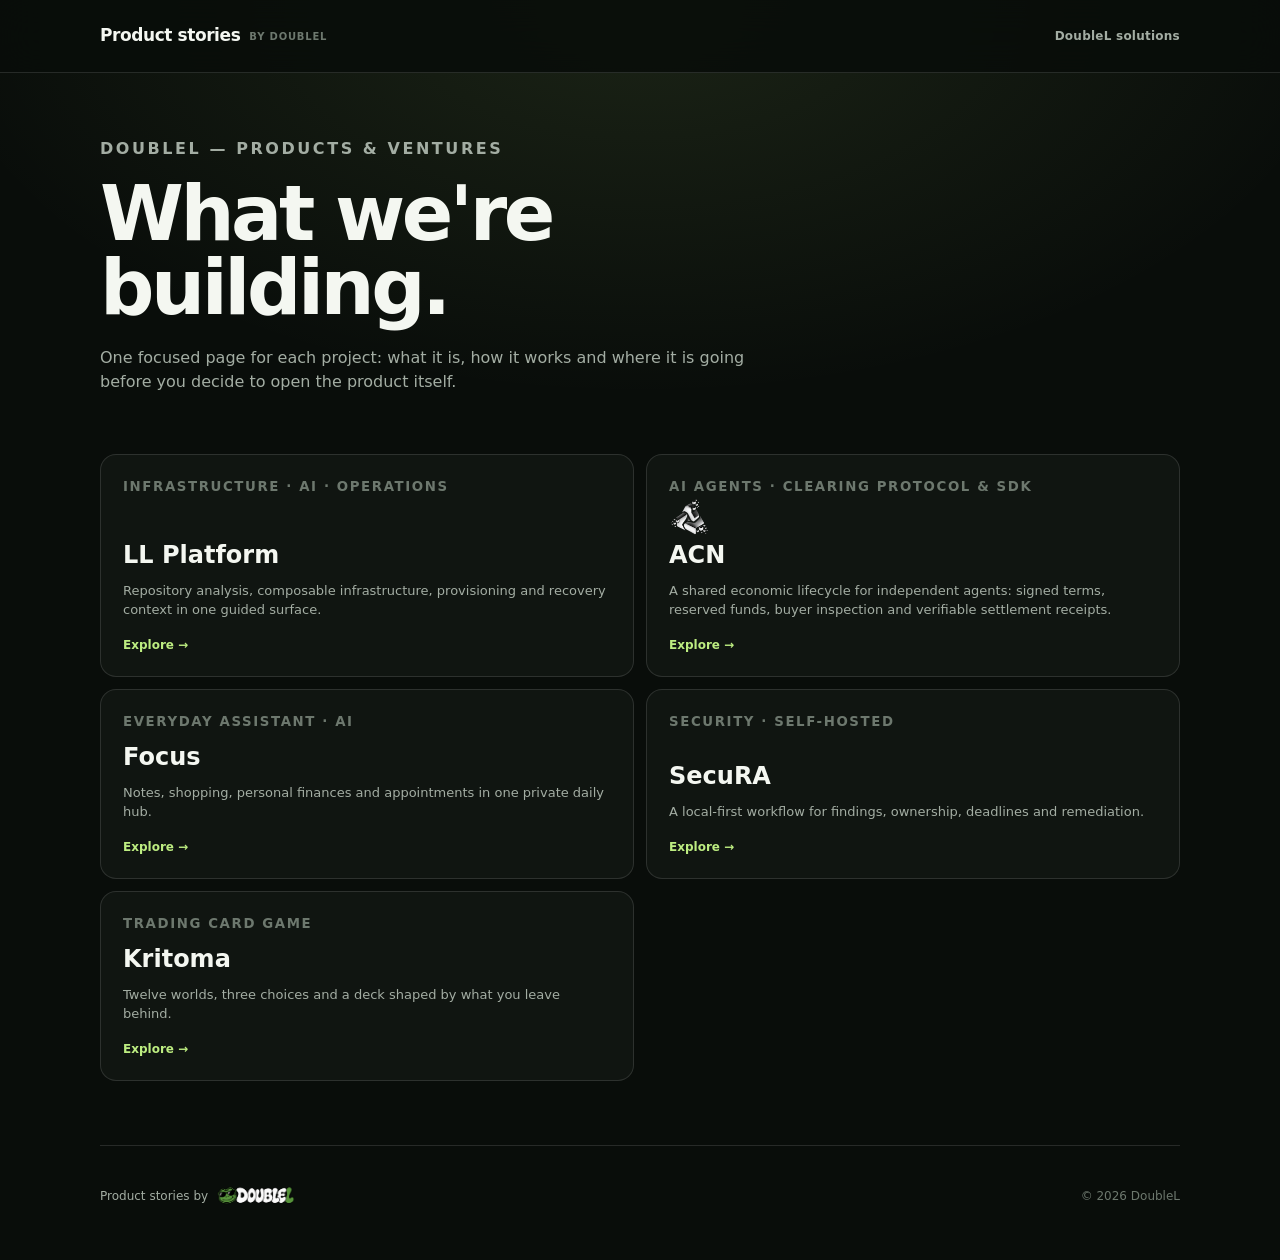
==== public/index.html @ b8d7c758 "ACN new logo and ui design" ====
<!doctype html>
<html lang="en">
<head>
  <meta charset="utf-8">
  <meta name="viewport" content="width=device-width, initial-scale=1">
  <meta name="description" content="Explore the products and creative ventures built by DoubleL.">
  <title>Products — DoubleL</title>
  <link rel="stylesheet" href="assets/product-pages.css">
  <script defer src="assets/product-pages.js"></script>
</head>
<body class="hub-page">
  <header class="site-header">
    <div class="site-shell site-header-inner">
      <strong class="product-brand">Product stories <small>by DoubleL</small></strong>
      <a class="all-products" href="https://official.doppiaelletech.workers.dev/#progetti">DoubleL solutions</a>
    </div>
  </header>

  <main class="site-shell">
    <div class="hub-intro">
      <p class="eyebrow">DoubleL — Products &amp; ventures</p>
      <h1>What we're building.</h1>
      <p>One focused page for each project: what it is, how it works and where it is going before you decide to open the product itself.</p>
    </div>

    <div class="hub-grid" aria-label="DoubleL products">
      <a class="hub-card" href="ll-platform/">
        <small>Infrastructure · AI · Operations</small>
        <h2>LL Platform</h2>
        <p>Repository analysis, composable infrastructure, provisioning and recovery context in one guided surface.</p>
        <strong>Explore →</strong>
      </a>
      <a class="hub-card" href="acn/">
        <small>AI agents · Clearing protocol &amp; SDK</small>
        <h2><img src="assets/acn-logo-light.png" alt="" width="40" height="40" style="vertical-align:middle;object-fit:contain;margin-right:10px">ACN</h2>
        <p>A shared economic lifecycle for independent agents: signed terms, reserved funds, buyer inspection and verifiable settlement receipts.</p>
        <strong>Explore →</strong>
      </a>
      <a class="hub-card" href="focus/">
        <small>Everyday assistant · AI</small>
        <h2>Focus</h2>
        <p>Notes, shopping, personal finances and appointments in one private daily hub.</p>
        <strong>Explore →</strong>
      </a>
      <a class="hub-card" href="secura/">
        <small>Security · Self-hosted</small>
        <h2>SecuRA</h2>
        <p>A local-first workflow for findings, ownership, deadlines and remediation.</p>
        <strong>Explore →</strong>
      </a>
      <a class="hub-card" href="kritoma/">
        <small>Trading card game</small>
        <h2>Kritoma</h2>
        <p>Twelve worlds, three choices and a deck shaped by what you leave behind.</p>
        <strong>Explore →</strong>
      </a>
    </div>
  </main>

  <footer class="site-shell site-footer">
    <div class="footer-by"><span>Product stories by</span><a href="https://official.doppiaelletech.workers.dev/" aria-label="Official DoubleL website"><img src="assets/doublel-logo.png" alt="DoubleL"></a></div>
    <span>© 2026 DoubleL</span>
  </footer>
</body>
</html>
---- public/assets/product-pages.css ----
:root {
  color-scheme: dark;
  font-family: Inter, ui-sans-serif, system-ui, -apple-system, BlinkMacSystemFont, "Segoe UI", sans-serif;
  font-synthesis: none;
  text-rendering: optimizeLegibility;
}

* { box-sizing: border-box; }

html { scroll-behavior: smooth; }

body {
  --page: #090d0a;
  --surface: #101511;
  --surface-2: #151b16;
  --line: rgba(255, 255, 255, .12);
  --text: #f4f7f1;
  --muted: #a3ada3;
  --quiet: #6d786e;
  --accent: #bded81;
  --accent-ink: #10160d;
  --header: rgba(9, 13, 10, .88);
  margin: 0;
  min-width: 280px;
  overflow-x: clip;
  background: var(--page);
  color: var(--text);
  line-height: 1.5;
}

a { color: inherit; }
img, svg { display: block; max-width: 100%; }
img { height: auto; }
button, a { -webkit-tap-highlight-color: transparent; }

:focus-visible {
  outline: 2px solid var(--accent);
  outline-offset: 4px;
}

.site-shell {
  width: min(calc(100% - 32px), 1080px);
  margin-inline: auto;
}

.site-header {
  position: sticky;
  top: 0;
  z-index: 20;
  border-bottom: 1px solid var(--line);
  background: var(--header);
  backdrop-filter: blur(18px);
}

.site-header-inner {
  display: flex;
  min-height: 64px;
  align-items: center;
  justify-content: space-between;
  gap: 12px;
}

.product-brand,
.all-products {
  display: inline-flex;
  min-height: 44px;
  align-items: center;
  text-decoration: none;
}

.product-brand {
  gap: 9px;
  font-size: 17px;
  font-weight: 850;
  letter-spacing: -.025em;
}

.product-brand small {
  display: none;
  color: var(--quiet);
  font-size: 10px;
  font-weight: 700;
  letter-spacing: .08em;
  text-transform: uppercase;
}

.brand-acn { color: var(--accent); }
.brand-focus,
.phone-brand {
  background: linear-gradient(135deg, #8b5cf6, #6366f1, #06b6d4, #34d399);
  background-clip: text;
  color: transparent;
  -webkit-background-clip: text;
  -webkit-text-fill-color: transparent;
}
.brand-focus { font: 600 21px/1 Georgia, "Times New Roman", serif; }
.brand-kritoma { color: #fffbea; letter-spacing: .08em; text-shadow: 1px 1px 0 #007e90; }
.brand-vuln { gap: 0; }
.brand-vuln .brand-accent { color: var(--accent); }

.all-products {
  color: var(--muted);
  font-size: 12px;
  font-weight: 650;
  letter-spacing: .02em;
}

.all-products:hover { color: var(--text); }

.hero {
  display: grid;
  gap: 38px;
  align-items: center;
  padding-block: 48px 52px;
}

.eyebrow,
.kicker {
  margin: 0 0 16px;
  color: var(--accent);
  font-size: 11px;
  font-weight: 800;
  letter-spacing: .16em;
  text-transform: uppercase;
}

h1, h2, h3, p { margin-top: 0; }
h1, h2 { text-wrap: balance; }

h1 {
  margin-bottom: 18px;
  font-size: clamp(2.25rem, 11vw, 4.75rem);
  line-height: .98;
  letter-spacing: -.045em;
}

.lede {
  max-width: 54ch;
  margin-bottom: 26px;
  color: var(--muted);
  font-size: 16px;
  line-height: 1.7;
}

.tags {
  display: flex;
  flex-wrap: wrap;
  gap: 8px;
}

.tag {
  border: 1px solid var(--line);
  border-radius: 999px;
  background: var(--surface);
  padding: 7px 11px;
  color: var(--muted);
  font-size: 11px;
  font-weight: 650;
}

.section {
  border-top: 1px solid var(--line);
  padding-block: 52px;
}

.section h2 {
  max-width: 25ch;
  margin-bottom: 28px;
  font-size: clamp(1.75rem, 7vw, 2.75rem);
  line-height: 1.08;
  letter-spacing: -.035em;
}

.feature-grid,
.three-grid,
.world-grid,
.hub-grid {
  display: grid;
  gap: 12px;
}

.feature-card,
.info-card,
.hub-card {
  border: 1px solid var(--line);
  border-radius: 16px;
  background: var(--surface);
  padding: 22px;
}

.feature-card .index {
  display: block;
  margin-bottom: 18px;
  color: var(--quiet);
  font: 700 10px/1 ui-monospace, SFMono-Regular, Consolas, monospace;
}

.feature-card h3,
.info-card h3 { margin-bottom: 8px; font-size: 15px; }
.feature-card p,
.info-card p { margin-bottom: 0; color: var(--muted); font-size: 13px; line-height: 1.65; }

.cta-panel {
  display: grid;
  gap: 22px;
  border: 1px solid var(--line);
  border-radius: 18px;
  background: var(--surface);
  padding: 24px;
}

.cta-panel h2,
.cta-panel h3 { margin-bottom: 8px; font-size: 20px; line-height: 1.2; }
.cta-panel p { max-width: 56ch; margin-bottom: 0; color: var(--muted); font-size: 13px; }

.button {
  display: inline-flex;
  min-height: 46px;
  width: fit-content;
  align-items: center;
  justify-content: center;
  border: 1px solid transparent;
  border-radius: 10px;
  background: var(--accent);
  padding: 0 18px;
  color: var(--accent-ink);
  font-size: 13px;
  font-weight: 800;
  text-decoration: none;
}

.button:hover { filter: brightness(1.08); transform: translateY(-1px); }
.button.secondary { border-color: var(--line); background: transparent; color: var(--text); }

.status-label {
  display: inline-flex;
  width: fit-content;
  align-items: center;
  gap: 8px;
  color: var(--muted);
  font-size: 12px;
  font-weight: 700;
}

.status-label::before {
  width: 7px;
  height: 7px;
  border-radius: 50%;
  background: var(--accent);
  box-shadow: 0 0 0 4px color-mix(in srgb, var(--accent), transparent 82%);
  content: "";
}

.site-footer {
  display: grid;
  gap: 14px;
  border-top: 1px solid var(--line);
  padding-block: 28px 42px;
  color: var(--quiet);
  font-size: 12px;
}

.site-footer a { color: var(--muted); text-decoration: none; }
.site-footer a:hover { color: var(--text); }

.footer-by {
  display: flex;
  min-height: 44px;
  align-items: center;
  gap: 9px;
  color: var(--muted);
}

.footer-by a { display: inline-flex; align-items: center; }
.footer-by img { width: 78px; }

/* Hub */
.hub-page {
  background-image: radial-gradient(80% 45% at 50% 0, rgba(189, 237, 129, .10), transparent 70%);
}

.hub-intro { max-width: 680px; padding-block: 64px 44px; }
.hub-intro h1 { margin-bottom: 20px; }
.hub-intro p { color: var(--muted); font-size: 16px; }
.hub-grid { padding-bottom: 64px; }

.hub-card {
  display: flex;
  min-height: 190px;
  flex-direction: column;
  text-decoration: none;
  transition: border-color .2s ease, transform .2s ease;
}

.hub-card:hover { border-color: var(--accent); transform: translateY(-2px); }
.hub-card small { color: var(--quiet); font-weight: 800; letter-spacing: .12em; text-transform: uppercase; }
.hub-card h2 { margin: auto 0 8px; font-size: 24px; }
.hub-card p { margin-bottom: 16px; color: var(--muted); font-size: 13px; }
.hub-card strong { color: var(--accent); font-size: 12px; }

/* LL Platform — static counterpart of the current LL-WEB homepage. */
.ll-page {
  --page: #050a0d;
  --surface: rgba(8, 17, 21, .86);
  --surface-2: #0c171b;
  --line: rgba(121, 240, 177, .16);
  --text: #f4f8f6;
  --muted: #9aa8a3;
  --quiet: #64736e;
  --accent: #16d46f;
  --accent-ink: #041008;
  --header: rgba(5, 10, 13, .9);
  background-image:
    radial-gradient(circle at 82% 7%, rgba(0, 181, 93, .11), transparent 30%),
    radial-gradient(circle at 10% 46%, rgba(3, 87, 51, .12), transparent 31%);
}

.brand-ll { color: var(--text); letter-spacing: -.045em; }
.brand-ll span { color: var(--accent); }
.ll-header-nav { display: flex; align-items: center; gap: 22px; }
.ll-header-nav a { color: var(--muted); font-size: 12px; font-weight: 650; text-decoration: none; }
.ll-header-nav > a:not(.all-products) { display: none; }
.ll-header-nav a:hover { color: var(--text); }

.ll-hero { position: relative; min-height: auto; padding-block: 54px 64px; }
.ll-hero h1 { font-size: clamp(3rem, 12vw, 6.7rem); letter-spacing: -.065em; }
.ll-hero h1 span,
.ll-page .section h2 span { color: var(--accent); }
.ll-hero-line { margin: -2px 0 18px; color: var(--accent); font: 750 10px/1.5 ui-monospace, monospace; letter-spacing: .13em; text-transform: uppercase; }
.ll-hero .button { margin-top: 2px; }
.ll-signals { display: flex; flex-wrap: wrap; gap: 8px; margin-top: 22px; }
.ll-signals span { border: 1px solid var(--line); border-radius: 999px; background: rgba(22, 212, 111, .06); padding: 7px 10px; color: var(--muted); font-size: 10px; }

.ll-constellation { position: relative; width: min(100%, 620px); margin-inline: auto; filter: drop-shadow(0 34px 58px rgba(0,0,0,.34)); }
.ll-constellation::before { position: absolute; inset: 12% 10%; border-radius: 50%; background: radial-gradient(circle, rgba(22, 212, 111, .13), transparent 68%); content: ""; }
.ll-constellation img { position: relative; width: 100%; }
.ll-node { display: none; position: absolute; z-index: 2; border: 1px solid rgba(121, 240, 177, .22); border-radius: 999px; background: rgba(5, 10, 13, .84); padding: 6px 9px; color: #cce2d7; font-size: 9px; white-space: nowrap; box-shadow: 0 8px 24px rgba(0,0,0,.22); }
.ll-node-core { left: 39%; top: 44%; color: var(--accent); }
.ll-node-code { left: 4%; top: 21%; }
.ll-node-runtime { right: 0; top: 34%; }
.ll-node-ai { right: 7%; top: 13%; }
.ll-node-cloud { left: 2%; bottom: 19%; }
.ll-node-security { right: 5%; bottom: 14%; }

.ll-stack-section { background: linear-gradient(145deg, rgba(22, 212, 111, .065), transparent 56%); }
.ll-stack-layout { display: grid; gap: 34px; align-items: center; }
.ll-stack-layout > div:first-child > p:last-child,
.ll-section-lede { max-width: 62ch; color: var(--muted); }
.ll-category-cloud { display: flex; flex-wrap: wrap; align-items: center; justify-content: center; gap: 10px; }
.ll-category-cloud span { display: grid; min-width: 112px; min-height: 74px; place-items: center; border: 1px solid var(--line); border-radius: 50%; background: rgba(8, 17, 21, .8); color: #bdd0c8; font-size: 10px; font-weight: 750; letter-spacing: .06em; text-transform: uppercase; }
.ll-category-cloud span:nth-child(even) { color: var(--accent); transform: translateY(8px); }

.ll-capability-grid { display: grid; gap: 12px; margin-top: 30px; }
.ll-capability { min-height: 220px; background: linear-gradient(155deg, rgba(22, 212, 111, .06), var(--surface) 55%); }
.ll-card-icon { display: grid; width: 42px; height: 42px; place-items: center; margin-bottom: 26px; border: 1px solid rgba(22, 212, 111, .25); border-radius: 11px; background: rgba(22, 212, 111, .09); color: var(--accent); font: 800 12px/1 ui-monospace, monospace; }

.ll-process-section { background: #071014; }
.ll-process-grid { display: grid; gap: 12px; margin-top: 32px; }
.ll-process-step { position: relative; min-height: 190px; }
.ll-process-step > span { display: block; margin-bottom: 36px; color: var(--accent); font: 750 11px/1 ui-monospace, monospace; }

.ll-story-grid { display: grid; gap: 18px; }
.ll-story { display: grid; overflow: hidden; border: 1px solid var(--line); border-radius: 22px; background: var(--surface); }
.ll-story > div:not(.ll-story-art) { padding: 30px 24px; }
.ll-story h2 { margin-bottom: 18px; }
.ll-story p:not(.kicker) { color: var(--muted); }
.ll-story ul { display: grid; margin: 24px 0 0; padding: 0; gap: 9px; color: #c7d5cf; font-size: 12px; list-style: none; }
.ll-story li::before { margin-right: 8px; color: var(--accent); content: "✓"; }
.ll-story-art { position: relative; display: grid; min-height: 300px; place-items: center; overflow: hidden; background: radial-gradient(circle, rgba(22, 212, 111, .14), transparent 64%); }
.ll-story-art::before { position: absolute; width: 70%; aspect-ratio: 1; border: 1px solid rgba(121, 240, 177, .18); border-radius: 50%; content: ""; }
.ll-story-art img { position: relative; max-height: 360px; object-fit: contain; filter: drop-shadow(0 28px 35px rgba(0,0,0,.35)); }
.ll-story-ai .ll-story-art { background: radial-gradient(circle, rgba(240, 195, 86, .12), transparent 65%); }

.ll-trust-section { background: linear-gradient(180deg, transparent, rgba(22, 212, 111, .045)); }
.ll-trust-grid { display: grid; gap: 12px; }
.ll-trust-grid .feature-card { min-height: 185px; }

.ll-final-panel { display: grid; gap: 24px; align-items: center; border: 1px solid var(--line); border-radius: 22px; background: linear-gradient(130deg, rgba(22, 212, 111, .11), rgba(8,17,21,.88)); padding: 26px; }
.ll-final-panel > img { width: 86px; }
.ll-final-panel h2 { margin-bottom: 12px; }
.ll-final-panel p:not(.kicker) { margin-bottom: 0; color: var(--muted); }
.ll-final-panel .button { justify-self: start; }
.ll-page section[id] { scroll-margin-top: 78px; }

/* ACN */
.acn-page {
  --page: #070a08;
  --surface: #101915;
  --surface-2: #152019;
  --line: rgba(167, 214, 186, .16);
  --text: #f5faf7;
  --muted: #9db8a8;
  --quiet: #61786a;
  --accent: #5cde87;
  --accent-ink: #071108;
  --header: rgba(7, 10, 8, .88);
  background-image: radial-gradient(900px 480px at 15% 0, #153023, transparent 65%);
}

.acn-page h1, .acn-page h2, .acn-page h3 { font-family: Sora, ui-sans-serif, system-ui, sans-serif; }
.acn-page h1 span { color: var(--accent); }

.ledger {
  overflow: hidden;
  border: 1px solid var(--line);
  border-radius: 16px;
  background: var(--surface);
  box-shadow: 0 32px 70px -30px #000;
}

.ledger-head,
.ledger-row {
  display: flex;
  align-items: flex-start;
  justify-content: space-between;
  gap: 12px;
  padding: 14px 16px;
  border-bottom: 1px solid var(--line);
}

.ledger-head { align-items: center; font-size: 12px; font-weight: 800; }
.ledger-row:last-child { border-bottom: 0; }
.ledger-row code { color: var(--text); font-size: 11px; }
.ledger-row div:last-child { text-align: right; font: 700 11px/1.4 ui-monospace, monospace; }
.ledger-state { display: block; margin-top: 5px; color: var(--accent); font-size: 9px; letter-spacing: .08em; text-transform: uppercase; }
.ledger-note { padding: 10px; color: var(--quiet); font-size: 10px; text-align: center; }

.process-list { display: grid; gap: 26px; counter-reset: process; }
.process-step { position: relative; padding-left: 44px; }
.process-step::before { position: absolute; left: 0; color: var(--accent); content: "0" counter(process); counter-increment: process; font: 700 11px/1.5 ui-monospace, monospace; }
.process-step h3 { margin-bottom: 6px; font-size: 15px; }
.process-step p { margin-bottom: 0; color: var(--muted); font-size: 13px; }

.acn-preview-brand { display: flex; align-items: center; gap: 18px; }
.acn-preview-brand img { width: 76px; flex: none; filter: drop-shadow(0 12px 24px rgba(92, 222, 135, .18)); }
.acn-preview-brand h2 { margin-bottom: 8px; }
.acn-preview-brand p { margin-bottom: 0; }

/* Focus */
.focus-page {
  --page: #0e0a17;
  --surface: #181228;
  --surface-2: #1e1730;
  --line: #30254a;
  --text: #f1f3fb;
  --muted: #a3a8c8;
  --quiet: #6f7497;
  --accent: #8b7bff;
  --accent-ink: #fff;
  --header: rgba(14, 10, 23, .88);
  background-image: radial-gradient(800px 440px at 85% 0, rgba(99, 102, 241, .2), transparent 64%);
}

.focus-page h1, .focus-page h2 { font-family: Georgia, "Times New Roman", serif; font-weight: 500; }
.focus-page h1 em {
  background: linear-gradient(120deg, #9b6cff, #6366f1, #06b6d4, #34d399);
  background-clip: text;
  color: transparent;
  font-style: normal;
}

.phone {
  max-width: 340px;
  margin-inline: auto;
  border: 1px solid var(--line);
  border-radius: 28px;
  background: #130d1e;
  padding: 18px;
  box-shadow: 0 36px 80px -30px #000;
}

.phone-head { display: flex; align-items: center; justify-content: space-between; margin-bottom: 14px; }
.phone-brand { font: 600 19px Georgia, serif; }
.phone-status { color: var(--quiet); font-size: 10px; }
.phone-search { border: 1px solid var(--line); border-radius: 11px; background: var(--surface-2); padding: 11px 13px; color: var(--quiet); font-size: 12px; }
.phone-card { margin-top: 14px; border: 1px solid var(--line); border-radius: 16px; background: var(--surface); padding: 22px 18px; text-align: center; }
.phone-card strong { display: block; margin-bottom: 7px; font-size: 14px; }
.phone-card p { margin-bottom: 14px; color: var(--muted); font-size: 12px; }
.phone-prompt { display: inline-flex; border-radius: 999px; background: #6366f1; padding: 9px 14px; font-size: 11px; font-weight: 750; }
.phone-nav { display: grid; grid-template-columns: repeat(4, 1fr); margin-top: 16px; gap: 4px; color: var(--quiet); font-size: 9px; text-align: center; }
.phone-nav span:first-child { color: #8b7bff; }

/* SecuRA */
.vuln-page {
  --page: #0d0f12;
  --surface: #161a1f;
  --surface-2: #1d2229;
  --line: #2a3038;
  --text: #e4e9f1;
  --muted: #929baa;
  --quiet: #626d7e;
  --accent: #5ba3e6;
  --accent-ink: #07111d;
  --header: rgba(13, 15, 18, .9);
  background-image: radial-gradient(900px 500px at 90% 0, rgba(91, 163, 230, .10), transparent 60%);
}

.vuln-page h1, .vuln-page h2, .vuln-page h3 { font-family: Manrope, ui-sans-serif, system-ui, sans-serif; }

.dashboard {
  overflow: hidden;
  border: 1px solid var(--line);
  border-radius: 14px;
  background: var(--surface);
  box-shadow: 0 36px 80px -30px #000;
}

.dashboard-head { display: flex; justify-content: space-between; gap: 12px; border-bottom: 1px solid var(--line); background: #0a0c0f; padding: 13px 14px; font-size: 11px; font-weight: 800; }
.dashboard-head small { color: var(--quiet); font-weight: 650; }
.kpis { display: grid; grid-template-columns: repeat(3, 1fr); gap: 1px; background: var(--line); }
.kpi { background: var(--surface); padding: 13px 10px; }
.kpi strong { display: block; font-size: 20px; }
.kpi:first-child strong { color: #ef5350; }
.kpi span { color: var(--muted); font-size: 9px; }
.finding { display: grid; grid-template-columns: 1fr auto; gap: 8px; border-top: 1px solid var(--line); padding: 12px 14px; font-size: 11px; }
.finding small { color: var(--muted); }
.severity {
  display: inline-flex;
  width: 64px;
  height: 24px;
  align-self: center;
  align-items: center;
  justify-content: center;
  border-radius: 999px;
  background: rgba(239, 83, 80, .15);
  padding: 0 8px;
  color: #ef5350;
  font-size: 9px;
  font-weight: 800;
  line-height: 1;
}

.security-grid { display: grid; grid-template-columns: 1fr 1fr; gap: 10px; }
.security-item { border: 1px solid var(--line); border-radius: 12px; background: var(--surface); padding: 18px 14px; }
.security-item strong { display: block; margin-bottom: 5px; font-size: 13px; }
.security-item span { color: var(--muted); font-size: 11px; }

/* Kritoma — static counterpart of the application home. */
.kritoma-page {
  --page: #030d25;
  --surface: rgba(255, 255, 255, .035);
  --surface-2: rgba(0, 0, 0, .28);
  --line: rgba(255, 255, 255, .12);
  --text: #fffbea;
  --muted: #a4acb8;
  --quiet: #667080;
  --accent: #00e5ed;
  --accent-ink: #030d25;
  --header: rgba(3, 13, 37, .9);
  background-image: radial-gradient(ellipse at 95% 0, rgba(0, 229, 237, .08), transparent 48%);
}

.kritoma-page::selection { background: #ff008c; color: #fffbea; }
.kritoma-page .hero { min-height: auto; gap: 20px; padding-block: 28px 48px; }
.kritoma-page .hero::before { position: fixed; inset: 64px 0 auto; height: min(68vw, 440px); pointer-events: none; background: linear-gradient(125deg, transparent 57%, rgba(0, 229, 237, .06) 57% 58%, transparent 58%); content: ""; }
.kritoma-page .hero-visual { order: -1; width: min(42vw, 190px); margin-inline: auto; }
.kritoma-emblem { position: relative; }
.kritoma-emblem::before { position: absolute; inset: 12% 5%; border: 1px solid rgba(0, 229, 237, .22); background: rgba(0, 229, 237, .02); content: ""; transform: rotate(-9deg); }
.kritoma-emblem img { position: relative; filter: drop-shadow(0 18px 32px rgba(0, 0, 0, .55)); }
.kritoma-page h1 { color: #fffbea; text-shadow: 3px 3px 0 #007e90, 5px 5px 0 #030d25; }
.kritoma-page .eyebrow { color: #ffeb26; }
.kritoma-payoff { margin: -4px 0 24px; color: var(--accent); font-size: 12px; font-weight: 700; letter-spacing: .22em; text-transform: uppercase; }
.kritoma-facts { display: flex; flex-wrap: wrap; gap: 8px 18px; margin-top: 28px; color: var(--quiet); font-size: 10px; font-weight: 750; letter-spacing: .12em; text-transform: uppercase; }

.world-grid { grid-template-columns: repeat(2, 1fr); }
.world {
  position: relative;
  min-height: 0;
  aspect-ratio: 5 / 3;
  overflow: hidden;
  border: 1px solid rgba(255, 255, 255, .12);
  border-radius: 12px;
  background: linear-gradient(145deg, color-mix(in srgb, var(--world), transparent 55%), rgba(0, 0, 0, .45));
  padding: 15px;
}
.world::after { display: none; }
.world strong { display: block; font-size: 12px; letter-spacing: .08em; text-transform: uppercase; }
.world small { color: rgba(255, 255, 255, .55); font-size: 10px; }

.deck-equation { display: flex; flex-wrap: wrap; align-items: center; justify-content: center; gap: 10px; }
.mini-deck, .full-deck { display: flex; width: 118px; min-height: 120px; flex-direction: column; align-items: center; justify-content: center; border: 1px solid var(--line); border-radius: 16px; background: linear-gradient(160deg, color-mix(in srgb, var(--deck, #00e5ed), transparent 76%), transparent); padding: 16px 10px; text-align: center; }
.mini-deck .discipline-symbol { display: block; width: 42px; height: 42px; flex: none; margin-bottom: 8px; color: var(--deck); }
.mini-deck small, .full-deck small { color: var(--quiet); font-size: 9px; letter-spacing: .08em; text-transform: uppercase; }
.mini-deck strong, .full-deck strong { display: block; margin-bottom: 2px; font-size: 11px; letter-spacing: .07em; text-transform: uppercase; }
.full-deck { --deck:#00e5ed; border-color: rgba(255, 255, 255, .25); background: rgba(255, 255, 255, .06); }
.full-deck strong { font-size: 32px; line-height: 1; }
.equation-sign { color: var(--quiet); font-size: 22px; }

.rule-visual { height: 150px; display: grid; place-items: center; margin-bottom: 18px; border-radius: 11px; background: rgba(0, 0, 0, .28); }
.field-layout { display: flex; gap: 9px; }
.sector { display: flex; align-items: center; gap: 4px; border: 1px solid var(--line); border-radius: 8px; background: rgba(0, 0, 0, .35); padding: 7px; }
.location-slot { display: grid; width: 22px; height: 46px; place-items: center; border: 1px dashed rgba(255, 255, 255, .2); border-radius: 4px; color: var(--quiet); font-size: 6px; text-transform: uppercase; writing-mode: vertical-rl; }
.fighter-slot { width: 25px; height: 46px; border: 1px solid rgba(0, 229, 237, .3); border-radius: 4px; background: rgba(255, 255, 255, .055); }
.mana { display: flex; align-items: flex-end; gap: 5px; }
.mana span { width: 27px; height: 40px; border: 1px solid rgba(255, 0, 140, .45); border-radius: 5px; background: rgba(255, 0, 140, .08); }
.mana-count { margin-left: 8px; color: var(--accent); font-size: 9px; letter-spacing: .08em; text-transform: uppercase; }
.mana-count strong { display: block; color: var(--text); font-size: 23px; line-height: 1; }
.victory { display: flex; align-items: center; gap: 18px; }
.victory-number { font-size: 40px; font-weight: 900; line-height: 1; text-align: center; text-shadow: 2px 2px 0 #ff008c; }
.victory-number small { display: block; margin-top: 6px; color: var(--quiet); font-size: 7px; letter-spacing: .08em; text-shadow: none; text-transform: uppercase; }
.victory-bars { display: grid; gap: 9px; width: 112px; }
.victory-bar { color: var(--quiet); font-size: 7px; letter-spacing: .06em; text-transform: uppercase; }
.victory-bar i { display: block; height: 5px; margin-top: 3px; border-radius: 999px; background: linear-gradient(90deg, var(--bar) 50%, rgba(255,255,255,.08) 50%); }

.world { padding: 0; }
.world-art { width: 100%; height: 100%; color: rgba(255,255,255,.78); }
.world-label { position: absolute; inset: auto 0 0; z-index: 2; display: flex; flex-direction: column; padding: 28px 12px 10px; background: linear-gradient(transparent, color-mix(in srgb, var(--world), black 55%)); }

/* Reversible section entrances. The observer removes the class again after a
   section leaves the viewport, so scrolling back and returning replays it. */
.reveal-ready .reveal-section {
  opacity: 0;
  transform: translate3d(var(--reveal-x, 0), 18px, 0);
  transition: opacity .55s ease, transform .65s cubic-bezier(.2,.72,.2,1);
}
.reveal-ready .reveal-section.reveal-left { --reveal-x: -14px; }
.reveal-ready .reveal-section.reveal-right { --reveal-x: 14px; }
.reveal-ready .reveal-section.is-visible { opacity: 1; transform: translate3d(0,0,0); }
.reveal-ready .reveal-section .feature-card,
.reveal-ready .reveal-section .info-card,
.reveal-ready .reveal-section .world,
.reveal-ready .reveal-section .hub-card {
  opacity: 0;
  transform: translateY(12px);
  transition: opacity .42s ease, transform .48s ease;
}
.reveal-ready .reveal-section.is-visible .feature-card,
.reveal-ready .reveal-section.is-visible .info-card,
.reveal-ready .reveal-section.is-visible .world,
.reveal-ready .reveal-section.is-visible .hub-card { opacity: 1; transform: translateY(0); }
.reveal-ready .reveal-section.is-visible :is(.feature-card,.info-card,.world,.hub-card):nth-child(2) { transition-delay: .05s; }
.reveal-ready .reveal-section.is-visible :is(.feature-card,.info-card,.world,.hub-card):nth-child(3) { transition-delay: .10s; }
.reveal-ready .reveal-section.is-visible :is(.feature-card,.info-card,.world,.hub-card):nth-child(4) { transition-delay: .15s; }

@media (min-width: 560px) {
  .site-shell { width: min(calc(100% - 48px), 1080px); }
  .product-brand small { display: inline; }
  .site-footer { grid-template-columns: 1fr auto; align-items: center; }
  .feature-grid, .hub-grid { grid-template-columns: repeat(2, 1fr); }
  .world-grid { grid-template-columns: repeat(3, 1fr); }
  .ll-capability-grid,
  .ll-trust-grid { grid-template-columns: repeat(2, 1fr); }
  .ll-process-grid { grid-template-columns: repeat(2, 1fr); }
}

@media (min-width: 760px) {
  .site-header-inner { min-height: 72px; }
  .hero { grid-template-columns: minmax(0, 1.05fr) minmax(280px, .95fr); gap: 56px; padding-block: 76px 64px; }
  .section { padding-block: 68px; }
  .three-grid { grid-template-columns: repeat(3, 1fr); }
  .cta-panel { grid-template-columns: minmax(0, 1fr) auto; align-items: center; padding: 32px 36px; }
  .process-list { grid-template-columns: repeat(4, 1fr); gap: 24px; }
  .process-step { padding: 40px 20px 0 0; }
  .process-step::before { top: 0; }
  .kritoma-page .hero-visual { order: 0; width: auto; }
  .kritoma-page .hero { min-height: 650px; }
  .kritoma-page .hero-copy { text-align: left; }
  .world-grid { grid-template-columns: repeat(4, 1fr); }
  .ll-header-nav > a:not(.all-products) { display: inline-flex; }
  .ll-hero { min-height: 680px; grid-template-columns: minmax(0, 1fr) minmax(360px, 1fr); }
  .ll-node { display: block; }
  .ll-stack-layout { grid-template-columns: minmax(0, 1.05fr) minmax(320px, .95fr); gap: 56px; }
  .ll-story { grid-template-columns: repeat(2, minmax(0, 1fr)); align-items: stretch; }
  .ll-story > div:not(.ll-story-art) { padding: 46px 40px; align-self: center; }
  .ll-final-panel { grid-template-columns: auto minmax(0, 1fr) auto; padding: 34px 38px; }
}

@media (min-width: 960px) {
  .feature-grid { grid-template-columns: repeat(4, 1fr); }
  .ll-capability-grid { grid-template-columns: repeat(3, 1fr); }
  .ll-process-grid,
  .ll-trust-grid { grid-template-columns: repeat(4, 1fr); }
  .kritoma-page .deck-equation {
    display: grid;
    width: 100%;
    max-width: 960px;
    grid-template-columns: minmax(0, 1fr) 30px minmax(0, 1fr) 30px minmax(0, 1fr) 30px minmax(0, 1.12fr);
    margin: 42px auto 34px;
    gap: 10px;
  }
  .kritoma-page .mini-deck,
  .kritoma-page .full-deck { width: 100%; min-height: 190px; padding: 24px 14px; }
  .kritoma-page .mini-deck .discipline-symbol { width: 58px; height: 58px; margin-bottom: 14px; }
  .kritoma-page .mini-deck strong,
  .kritoma-page .full-deck strong { font-size: 14px; }
  .kritoma-page .mini-deck small,
  .kritoma-page .full-deck small { font-size: 10px; }
  .kritoma-page .full-deck strong { font-size: 46px; }
  .kritoma-page .equation-sign { font-size: 28px; text-align: center; }
}

@media (max-width: 420px) {
  .all-products { max-width: 92px; text-align: right; line-height: 1.15; }
  .dashboard-head small { display: none; }
  .security-grid { grid-template-columns: 1fr; }
  .acn-preview-brand { align-items: flex-start; }
  .acn-preview-brand img { width: 60px; }
}

@media (prefers-reduced-motion: reduce) {
  html { scroll-behavior: auto; }
  *, *::before, *::after { transition-duration: .01ms !important; }
  .reveal-ready .reveal-section,
  .reveal-ready .reveal-section :is(.feature-card,.info-card,.world,.hub-card) { opacity: 1; transform: none; }
}
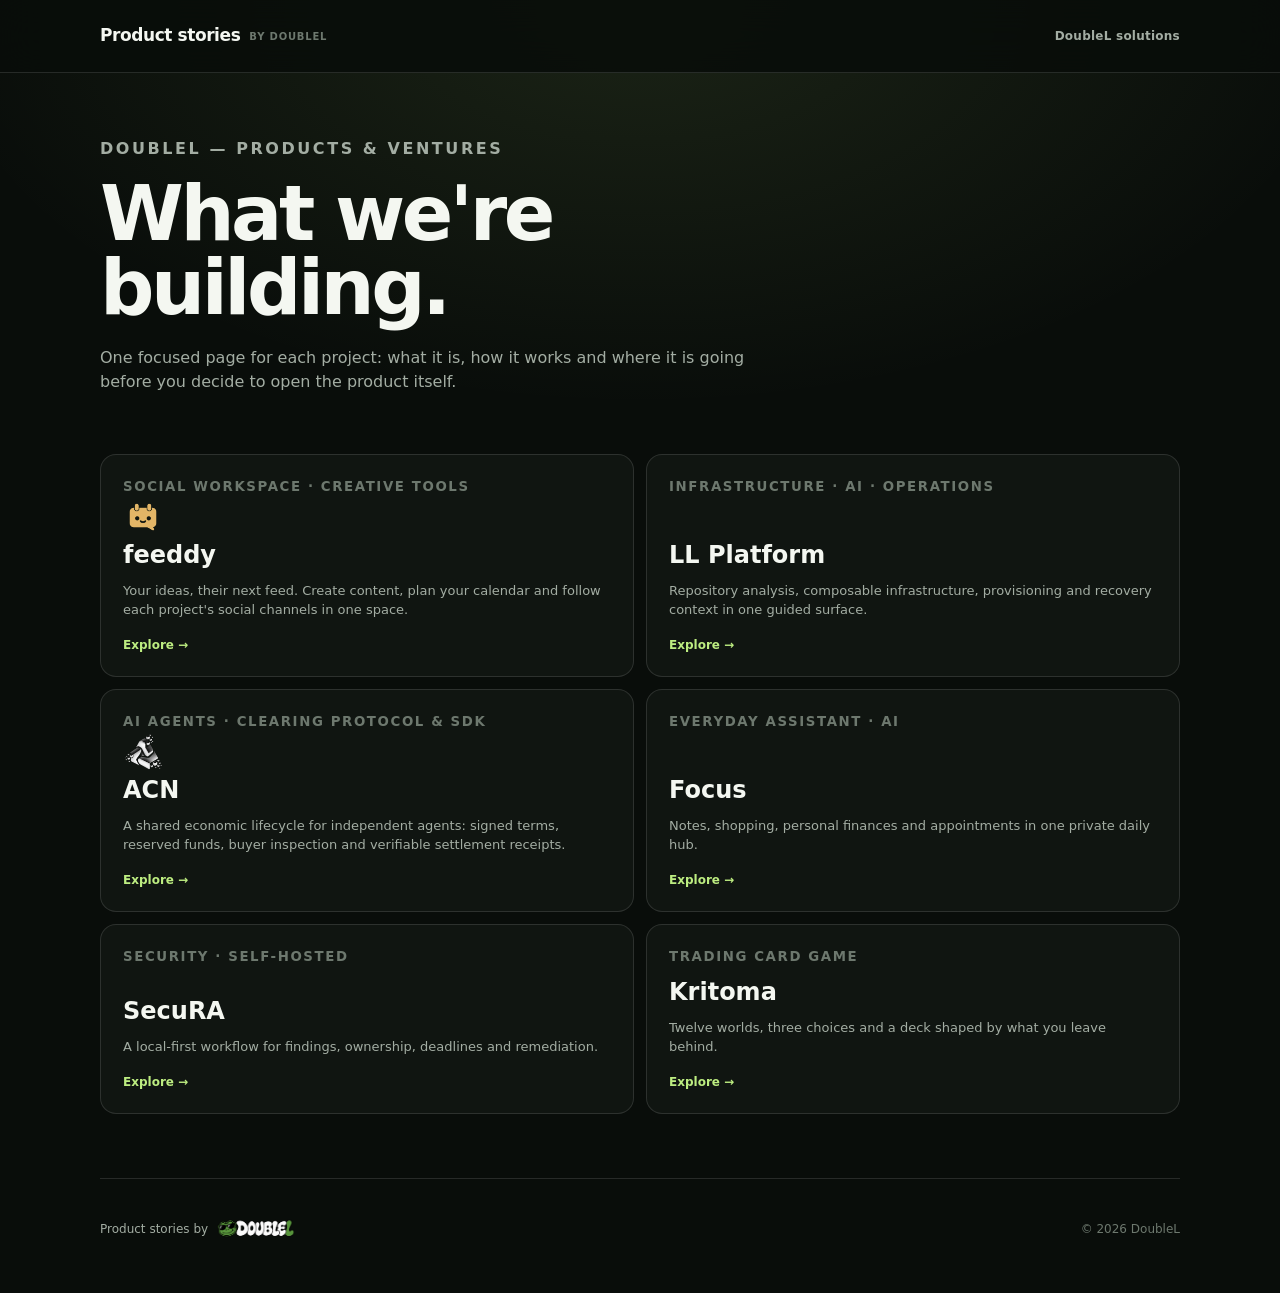
==== commit 5c045118: "New Feeddy page" ====
--- a/public/index.html
+++ b/public/index.html
@@ -24,6 +24,12 @@
     </div>
 
     <div class="hub-grid" aria-label="DoubleL products">
+      <a class="hub-card" href="feeddy/">
+        <small>Social workspace · Creative tools</small>
+        <h2><img src="assets/feeddy/feeddy-logo.png" alt="" width="40" height="40" style="vertical-align:middle;object-fit:contain;margin-right:10px">feeddy</h2>
+        <p>Your ideas, their next feed. Create content, plan your calendar and follow each project's social channels in one space.</p>
+        <strong>Explore →</strong>
+      </a>
       <a class="hub-card" href="ll-platform/">
         <small>Infrastructure · AI · Operations</small>
         <h2>LL Platform</h2>
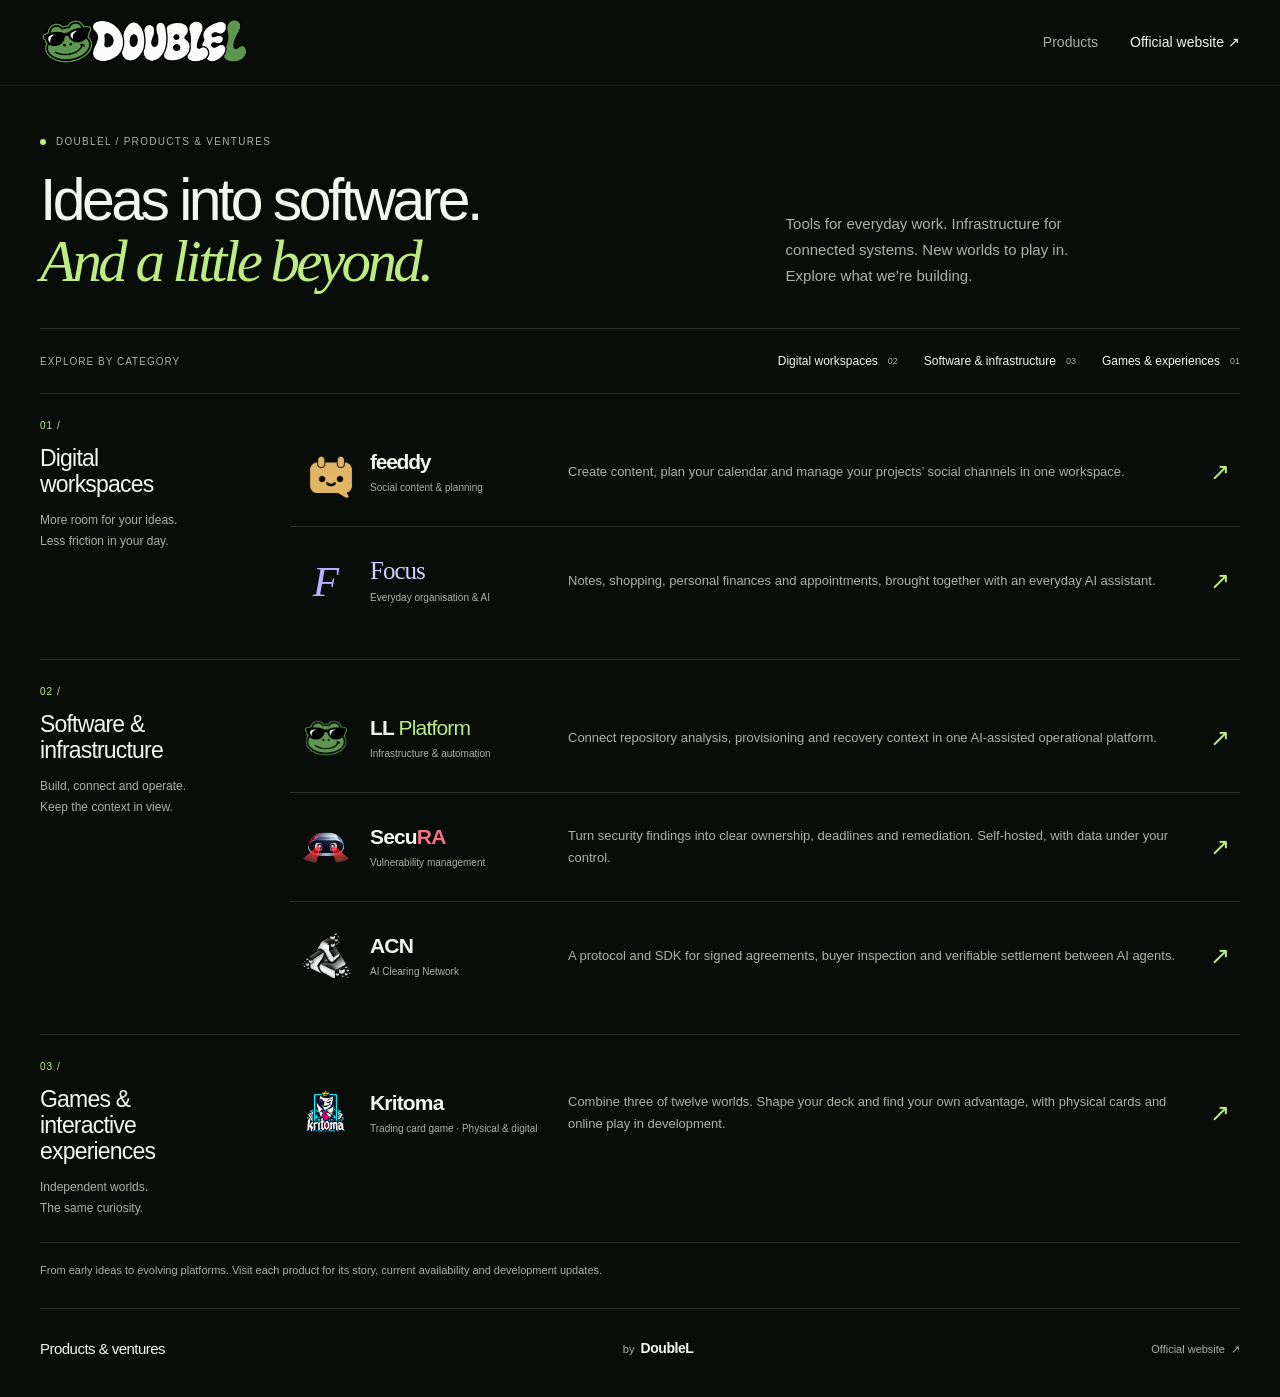
==== commit 104bcba7: "all products page updated" ====
--- a/public/index.html
+++ b/public/index.html
@@ -2,70 +2,95 @@
 <html lang="en">
 <head>
   <meta charset="utf-8">
-  <meta name="viewport" content="width=device-width, initial-scale=1">
-  <meta name="description" content="Explore the products and creative ventures built by DoubleL.">
-  <title>Products — DoubleL</title>
-  <link rel="stylesheet" href="assets/product-pages.css">
-  <script defer src="assets/product-pages.js"></script>
+  <meta name="viewport" content="width=device-width, initial-scale=1, viewport-fit=cover">
+  <meta name="description" content="Explore DoubleL products: digital workspaces, software and infrastructure, and games. Discover Feeddy, Focus, LL Platform, SecuRA, ACN and Kritoma.">
+  <meta name="theme-color" content="#090d0a">
+  <title>Products &amp; ventures — DoubleL</title>
+  <link rel="icon" type="image/png" href="assets/doublel-frog.png">
+  <link rel="stylesheet" href="assets/catalog.css?v=20261024-header-3">
 </head>
-<body class="hub-page">
-  <header class="site-header">
-    <div class="site-shell site-header-inner">
-      <strong class="product-brand">Product stories <small>by DoubleL</small></strong>
-      <a class="all-products" href="https://official.doppiaelletech.workers.dev/#progetti">DoubleL solutions</a>
+<body class="catalog-page" id="top">
+  <a class="catalog-skip" href="#products">Skip to products</a>
+  <header class="catalog-header">
+    <div class="catalog-shell catalog-header-inner">
+      <a class="catalog-brand" href="https://official.doppiaelletech.workers.dev/" aria-label="DoubleL official website"><img src="assets/navigation-lockup.svg" alt="DoubleL" width="1400" height="467"></a>
+      <nav aria-label="Main navigation"><a href="#products">Products</a><a href="https://official.doppiaelletech.workers.dev/">Official website <span aria-hidden="true">↗</span></a></nav>
     </div>
   </header>
 
-  <main class="site-shell">
-    <div class="hub-intro">
-      <p class="eyebrow">DoubleL — Products &amp; ventures</p>
-      <h1>What we're building.</h1>
-      <p>One focused page for each project: what it is, how it works and where it is going before you decide to open the product itself.</p>
+  <main class="catalog-shell">
+    <section class="catalog-intro" aria-labelledby="catalog-title">
+      <div><p class="catalog-eyebrow"><span class="catalog-dot" aria-hidden="true"></span> DoubleL / Products &amp; ventures</p><h1 id="catalog-title">Ideas into software.<br><em>And a little beyond.</em></h1></div>
+      <p class="catalog-lede">Tools for everyday work. Infrastructure for connected systems. New worlds to play in. Explore what we’re building.</p>
+    </section>
+
+    <nav class="catalog-index" aria-label="Product categories">
+      <span class="catalog-index-label">Explore by category</span>
+      <div><a href="#digital-workspaces">Digital workspaces <span>02</span></a><a href="#software-infrastructure">Software &amp; infrastructure <span>03</span></a><a href="#games-experiences">Games &amp; experiences <span>01</span></a></div>
+    </nav>
+
+    <div class="catalog-products" id="products">
+      <section class="catalog-category" id="digital-workspaces" aria-labelledby="workspaces-title">
+        <div class="catalog-category-heading"><span class="catalog-category-number" aria-hidden="true">01 /</span><h2 id="workspaces-title">Digital<br class="catalog-desktop-break"> workspaces</h2><p>More room for your ideas.<br> Less friction in your day.</p></div>
+        <ul class="catalog-list">
+          <li><a class="catalog-product" href="feeddy/" aria-labelledby="feeddy-title feeddy-action" aria-describedby="feeddy-description">
+            <span class="catalog-product-icon catalog-icon-feeddy"><img src="assets/feeddy/feeddy-logo.png" alt="" width="1254" height="1254"></span>
+            <div class="catalog-product-name"><h3 id="feeddy-title" class="catalog-name-feeddy">feeddy</h3><span class="catalog-product-type">Social content &amp; planning</span></div>
+            <p id="feeddy-description">Create content, plan your calendar and manage your projects’ social channels in one workspace.</p>
+            <span class="catalog-product-action" id="feeddy-action"><span>Explore</span><span aria-hidden="true">↗</span></span>
+          </a></li>
+          <li><a class="catalog-product" href="focus/" aria-labelledby="focus-title focus-action" aria-describedby="focus-description">
+            <span class="catalog-product-icon catalog-icon-focus" aria-hidden="true">F</span>
+            <div class="catalog-product-name"><h3 id="focus-title" class="catalog-name-focus">Focus</h3><span class="catalog-product-type">Everyday organisation &amp; AI</span></div>
+            <p id="focus-description">Notes, shopping, personal finances and appointments, brought together with an everyday AI assistant.</p>
+            <span class="catalog-product-action" id="focus-action"><span>Explore</span><span aria-hidden="true">↗</span></span>
+          </a></li>
+        </ul>
+      </section>
+
+      <section class="catalog-category" id="software-infrastructure" aria-labelledby="software-title">
+        <div class="catalog-category-heading"><span class="catalog-category-number" aria-hidden="true">02 /</span><h2 id="software-title">Software &amp;<br class="catalog-desktop-break"> infrastructure</h2><p>Build, connect and operate.<br> Keep the context in view.</p></div>
+        <ul class="catalog-list">
+          <li><a class="catalog-product" href="ll-platform/" aria-labelledby="ll-title ll-action" aria-describedby="ll-description">
+            <span class="catalog-product-icon catalog-icon-ll"><img src="assets/ll-frog-mark.png" alt="" width="256" height="256" loading="lazy"></span>
+            <div class="catalog-product-name"><h3 id="ll-title">LL <span class="catalog-name-platform">Platform</span></h3><span class="catalog-product-type">Infrastructure &amp; automation</span></div>
+            <p id="ll-description">Connect repository analysis, provisioning and recovery context in one AI-assisted operational platform.</p>
+            <span class="catalog-product-action" id="ll-action"><span>Explore</span><span aria-hidden="true">↗</span></span>
+          </a></li>
+          <li><a class="catalog-product" href="secura/" aria-labelledby="secura-title secura-action" aria-describedby="secura-description">
+            <span class="catalog-product-icon catalog-icon-secura"><img src="assets/secura/secura-mark-scan.png" alt="" width="1377" height="1142" loading="lazy"></span>
+            <div class="catalog-product-name"><h3 id="secura-title">Secu<span class="catalog-name-ra">RA</span></h3><span class="catalog-product-type">Vulnerability management</span></div>
+            <p id="secura-description">Turn security findings into clear ownership, deadlines and remediation. Self-hosted, with data under your control.</p>
+            <span class="catalog-product-action" id="secura-action"><span>Explore</span><span aria-hidden="true">↗</span></span>
+          </a></li>
+          <li><a class="catalog-product" href="acn/" aria-labelledby="acn-title acn-action" aria-describedby="acn-description">
+            <span class="catalog-product-icon catalog-icon-acn"><img src="assets/acn-logo-light.png" alt="" width="1254" height="1254" loading="lazy"></span>
+            <div class="catalog-product-name"><h3 id="acn-title">ACN</h3><span class="catalog-product-type">AI Clearing Network</span></div>
+            <p id="acn-description">A protocol and SDK for signed agreements, buyer inspection and verifiable settlement between AI agents.</p>
+            <span class="catalog-product-action" id="acn-action"><span>Explore</span><span aria-hidden="true">↗</span></span>
+          </a></li>
+        </ul>
+      </section>
+
+      <section class="catalog-category" id="games-experiences" aria-labelledby="games-title">
+        <div class="catalog-category-heading"><span class="catalog-category-number" aria-hidden="true">03 /</span><h2 id="games-title">Games &amp;<br class="catalog-desktop-break"> interactive experiences</h2><p>Independent worlds.<br> The same curiosity.</p></div>
+        <ul class="catalog-list">
+          <li><a class="catalog-product" href="kritoma/" aria-labelledby="kritoma-title kritoma-action" aria-describedby="kritoma-description">
+            <span class="catalog-product-icon catalog-icon-kritoma"><img src="assets/kritoma-logo.png" alt="" width="1254" height="1254" loading="lazy"></span>
+            <div class="catalog-product-name"><h3 id="kritoma-title">Kritoma</h3><span class="catalog-product-type">Trading card game · Physical &amp; digital</span></div>
+            <p id="kritoma-description">Combine three of twelve worlds. Shape your deck and find your own advantage, with physical cards and online play in development.</p>
+            <span class="catalog-product-action" id="kritoma-action"><span>Explore</span><span aria-hidden="true">↗</span></span>
+          </a></li>
+        </ul>
+      </section>
     </div>
-
-    <div class="hub-grid" aria-label="DoubleL products">
-      <a class="hub-card" href="feeddy/">
-        <small>Social workspace · Creative tools</small>
-        <h2><img src="assets/feeddy/feeddy-logo.png" alt="" width="40" height="40" style="vertical-align:middle;object-fit:contain;margin-right:10px">feeddy</h2>
-        <p>Your ideas, their next feed. Create content, plan your calendar and follow each project's social channels in one space.</p>
-        <strong>Explore →</strong>
-      </a>
-      <a class="hub-card" href="ll-platform/">
-        <small>Infrastructure · AI · Operations</small>
-        <h2>LL Platform</h2>
-        <p>Repository analysis, composable infrastructure, provisioning and recovery context in one guided surface.</p>
-        <strong>Explore →</strong>
-      </a>
-      <a class="hub-card" href="acn/">
-        <small>AI agents · Clearing protocol &amp; SDK</small>
-        <h2><img src="assets/acn-logo-light.png" alt="" width="40" height="40" style="vertical-align:middle;object-fit:contain;margin-right:10px">ACN</h2>
-        <p>A shared economic lifecycle for independent agents: signed terms, reserved funds, buyer inspection and verifiable settlement receipts.</p>
-        <strong>Explore →</strong>
-      </a>
-      <a class="hub-card" href="focus/">
-        <small>Everyday assistant · AI</small>
-        <h2>Focus</h2>
-        <p>Notes, shopping, personal finances and appointments in one private daily hub.</p>
-        <strong>Explore →</strong>
-      </a>
-      <a class="hub-card" href="secura/">
-        <small>Security · Self-hosted</small>
-        <h2>SecuRA</h2>
-        <p>A local-first workflow for findings, ownership, deadlines and remediation.</p>
-        <strong>Explore →</strong>
-      </a>
-      <a class="hub-card" href="kritoma/">
-        <small>Trading card game</small>
-        <h2>Kritoma</h2>
-        <p>Twelve worlds, three choices and a deck shaped by what you leave behind.</p>
-        <strong>Explore →</strong>
-      </a>
-    </div>
+    <p class="catalog-note">From early ideas to evolving platforms. Visit each product for its story, current availability and development updates.</p>
   </main>
 
-  <footer class="site-shell site-footer">
-    <div class="footer-by"><span>Product stories by</span><a href="https://official.doppiaelletech.workers.dev/" aria-label="Official DoubleL website"><img src="assets/doublel-logo.png" alt="DoubleL"></a></div>
-    <span>© 2026 DoubleL</span>
+  <footer class="catalog-footer catalog-shell">
+    <a class="catalog-footer-title" href="#top">Products &amp; ventures</a>
+    <a class="catalog-by" href="https://official.doppiaelletech.workers.dev/">by <strong>DoubleL</strong></a>
+    <a href="https://official.doppiaelletech.workers.dev/">Official website <span aria-hidden="true">↗</span></a>
   </footer>
 </body>
 </html>
--- a/public/assets/catalog.css
+++ b/public/assets/catalog.css
@@ -0,0 +1,141 @@
+/* Self-contained catalogue styles: official DoubleL palette, typography and
+   editorial rules. Product showcases keep their own styles. */
+.catalog-page {
+  --catalog-ink: #090d0a;
+  --catalog-paper: #f4f7f0;
+  --catalog-lime: #bded81;
+  --catalog-muted: #a8b4a8;
+  --catalog-rule: #ffffff24;
+  margin: 0;
+  background: var(--catalog-ink);
+  color: var(--catalog-paper);
+  color-scheme: dark;
+  font: 16px/1.5 Arial, Helvetica, sans-serif;
+  font-synthesis: none;
+  text-rendering: optimizeLegibility;
+  -webkit-font-smoothing: antialiased;
+}
+.catalog-page *, .catalog-page *::before, .catalog-page *::after { box-sizing: border-box; }
+.catalog-page a { color: inherit; text-decoration: none; -webkit-tap-highlight-color: transparent; }
+.catalog-page :is(h1, h2, h3, p) { margin: 0; }
+.catalog-page :is(h1, h2, h3) { text-wrap: balance; }
+.catalog-page img { display: block; max-width: 100%; height: auto; }
+.catalog-page ::selection { background: var(--catalog-lime); color: var(--catalog-ink); }
+.catalog-page a:focus-visible { outline: 2px solid var(--catalog-lime); outline-offset: 5px; }
+.catalog-shell { width: min(1280px, calc(100% - 80px)); margin-inline: auto; }
+.catalog-skip { position: absolute; z-index: 40; top: 12px; left: 12px; padding: 12px 20px; background: var(--catalog-lime); color: var(--catalog-ink) !important; }
+.catalog-skip:not(:focus) { width: 1px; height: 1px; padding: 0; overflow: hidden; clip-path: inset(50%); white-space: nowrap; }
+
+.catalog-header { height: 86px; background: var(--catalog-ink); border-bottom: 1px solid #ffffff18; }
+.catalog-header-inner { display: flex; align-items: center; justify-content: space-between; gap: 12px; width: 100%; height: 100%; padding: env(safe-area-inset-top, 0px) max(40px, calc((100vw - 1280px) / 2)) 0; }
+/* Same extended artwork footprint and responsive scaling as DOUBLEL-SITE. */
+.catalog-brand { position: relative; display: block; width: 210px; height: 62px; flex: none; }
+.catalog-brand img { position: absolute; left: 0; top: 50%; width: 210px; height: 70px; max-width: none; transform: translateY(-50%); transform-origin: left center; }
+.catalog-header nav { display: flex; align-items: center; gap: 32px; font-size: 14px; }
+.catalog-header nav a { display: flex; align-items: center; gap: 4px; min-height: 44px; }
+.catalog-header nav a:first-child { color: var(--catalog-muted); }
+.catalog-header a:hover, .catalog-footer a:hover { color: var(--catalog-lime); }
+
+.catalog-intro { display: grid; grid-template-columns: 1.5fr 1fr; align-items: end; gap: 64px; padding-block: 48px 36px; }
+.catalog-eyebrow { display: flex; align-items: center; gap: 10px; color: var(--catalog-muted); font-size: 10px; font-weight: 500; letter-spacing: .13em; text-transform: uppercase; }
+.catalog-dot { width: 6px; height: 6px; flex: none; background: var(--catalog-lime); border-radius: 50%; }
+.catalog-intro h1 { margin-top: 20px; font-size: clamp(2.5rem, 4.6vw, 3.7rem); line-height: 1.04; font-weight: 500; letter-spacing: -.06em; }
+.catalog-intro h1 em { font-family: Georgia, 'Times New Roman', serif; font-weight: 400; color: var(--catalog-lime); }
+.catalog-page .catalog-lede { max-width: 36ch; padding-bottom: 3px; color: var(--catalog-muted); font-size: 15px; line-height: 1.75; }
+
+.catalog-index { display: flex; align-items: center; justify-content: space-between; gap: 24px; border-top: 1px solid var(--catalog-rule); padding-block: 14px; }
+.catalog-index-label { color: var(--catalog-muted); font-size: 10px; letter-spacing: .1em; text-transform: uppercase; }
+.catalog-index > div { display: flex; flex-wrap: wrap; gap: 8px 26px; }
+.catalog-index a { display: inline-flex; min-height: 36px; align-items: center; gap: 10px; font-size: 12px; }
+.catalog-index a > span { color: var(--catalog-muted); font-size: 9px; }
+.catalog-index a:hover { color: var(--catalog-lime); }
+.catalog-products, .catalog-category { scroll-margin-top: 24px; }
+.catalog-category { display: grid; grid-template-columns: 210px minmax(0, 1fr); gap: 40px; padding-block: 24px; border-top: 1px solid var(--catalog-rule); }
+.catalog-category-number { display: block; margin-bottom: 12px; color: var(--catalog-lime); font-size: 10px; letter-spacing: .1em; }
+.catalog-category-heading h2 { font-size: 23px; line-height: 1.13; font-weight: 500; letter-spacing: -.035em; }
+.catalog-category-heading p { margin-top: 13px; color: var(--catalog-muted); font-size: 12px; line-height: 1.7; }
+.catalog-list { min-width: 0; margin: 0; padding: 0; list-style: none; }
+.catalog-list li + li { border-top: 1px solid var(--catalog-rule); }
+.catalog-product { display: grid; grid-template-columns: 52px 180px minmax(0, 1fr) 28px; align-items: center; gap: 18px; min-height: 108px; padding: 18px 10px; transition: background .18s ease; }
+.catalog-product:hover { background: #bded8108; }
+.catalog-product-icon { display: grid; width: 52px; height: 52px; place-items: center; }
+.catalog-product-icon img { width: 100%; height: 100%; object-fit: contain; }
+.catalog-icon-feeddy img { width: 62px; height: 62px; max-width: none; }
+.catalog-icon-ll img { width: 48px; height: 48px; }
+.catalog-icon-focus { font: italic 43px/1 Georgia, 'Times New Roman', serif; color: #b9b0ff; }
+.catalog-icon-kritoma img { width: 48px; height: 48px; }
+.catalog-product-name { min-width: 0; }
+.catalog-product-name h3 { font-size: 21px; font-weight: 600; line-height: 1.2; letter-spacing: -.04em; }
+.catalog-product-name .catalog-name-feeddy { font-weight: 800; letter-spacing: -.06em; }
+.catalog-product-name .catalog-name-focus { font: 500 25px/1.1 Georgia, 'Times New Roman', serif; color: #d4ceff; }
+.catalog-name-platform { color: var(--catalog-lime); font-weight: 400; }
+.catalog-name-ra { color: #f07380; }
+.catalog-product-type { display: block; margin-top: 6px; color: var(--catalog-muted); font-size: 10px; line-height: 1.55; }
+.catalog-product > p { color: var(--catalog-muted); font-size: 13px; line-height: 1.7; }
+.catalog-product-action { justify-self: end; color: var(--catalog-lime); font-size: 24px; transition: transform .18s ease; }
+.catalog-product-action > span:first-child { position: absolute; width: 1px; height: 1px; overflow: hidden; clip-path: inset(50%); white-space: nowrap; }
+.catalog-product:hover .catalog-product-action { transform: translate(2px, -2px); }
+.catalog-page .catalog-note { margin-block: 0 28px; padding-top: 18px; border-top: 1px solid var(--catalog-rule); color: var(--catalog-muted); font-size: 11px; line-height: 1.7; }
+
+.catalog-footer { display: flex; align-items: center; justify-content: space-between; gap: 24px; border-top: 1px solid var(--catalog-rule); padding-block: 18px 26px; color: var(--catalog-muted); font-size: 11px; }
+.catalog-footer a { display: inline-flex; align-items: center; gap: 6px; min-height: 44px; }
+.catalog-footer-title { color: var(--catalog-paper) !important; font-size: 15px; letter-spacing: -.035em; }
+.catalog-by strong { color: var(--catalog-paper); font-size: 14px; letter-spacing: -.03em; }
+
+@media (max-width: 1050px) {
+  .catalog-category { grid-template-columns: 180px minmax(0, 1fr); gap: 24px; }
+  .catalog-product { grid-template-columns: 44px minmax(0, 1fr) 24px; gap: 6px 16px; padding: 18px 8px; }
+  .catalog-product-icon { grid-row: 1 / 3; width: 44px; height: 44px; }
+  .catalog-product-name { grid-column: 2; }
+  .catalog-product > p { grid-column: 2; max-width: 55ch; }
+  .catalog-product-action { grid-column: 3; grid-row: 1 / 3; }
+  .catalog-product-type { margin-top: 4px; }
+  .catalog-intro { gap: 32px; }
+  .catalog-index { display: block; }
+  .catalog-index > div { margin-top: 6px; }
+}
+
+@media (max-width: 699px) {
+  .catalog-shell { width: calc(100% - 44px); }
+  .catalog-header { height: 76px; }
+  .catalog-header-inner { gap: 10px; padding-inline: max(22px, calc((100vw - 1280px) / 2)); }
+  .catalog-brand { width: 148px; height: 56px; }
+  .catalog-brand img { transform: translateY(-50%) scale(.705); }
+  .catalog-header nav { gap: 12px; font-size: 12px; }
+  .catalog-intro { grid-template-columns: 1fr; gap: 22px; padding-block: 36px 28px; }
+  .catalog-eyebrow { font-size: 9px; letter-spacing: .1em; }
+  .catalog-intro h1 { margin-top: 18px; font-size: clamp(2.1rem, 8.6vw, 3.4rem); }
+  .catalog-page .catalog-lede { max-width: 42ch; padding: 0; font-size: 14px; line-height: 1.7; }
+  .catalog-index { padding-block: 14px 16px; }
+  .catalog-index > div { gap: 0 18px; }
+  .catalog-index a { font-size: 11px; gap: 7px; }
+  .catalog-category { grid-template-columns: 1fr; gap: 14px; padding-block: 24px 16px; }
+  .catalog-category-heading { display: grid; grid-template-columns: 30px minmax(0, 1fr); gap: 0 10px; align-items: baseline; }
+  .catalog-category-number { margin: 0; }
+  .catalog-category-heading h2 { font-size: 21px; }
+  .catalog-category-heading p { grid-column: 2; margin-top: 8px; font-size: 12px; }
+  .catalog-category-heading p br { display: none; }
+  .catalog-desktop-break { display: none; }
+  .catalog-product { grid-template-columns: 46px minmax(0, 1fr) 24px; padding: 18px 0; gap: 10px 14px; }
+  .catalog-product-icon { grid-row: 1; width: 46px; height: 46px; }
+  .catalog-product-name h3 { font-size: 21px; }
+  .catalog-product > p { grid-column: 2 / -1; font-size: 13px; }
+  .catalog-product-action { grid-row: 1; }
+  .catalog-footer { flex-wrap: wrap; gap: 4px 20px; padding-block: 16px 20px; }
+  .catalog-footer-title { flex-basis: 100%; }
+  .catalog-footer > a:last-child { margin-left: auto; }
+}
+
+@media (max-width: 359px) {
+  .catalog-shell { width: calc(100% - 32px); }
+  .catalog-brand { width: 128px; }
+  .catalog-brand img { transform: translateY(-50%) scale(.61); }
+  .catalog-header-inner { padding-inline: 16px; }
+  .catalog-header nav { gap: 8px; font-size: 11px; }
+  .catalog-intro h1 { font-size: 2rem; }
+  .catalog-product { gap: 10px; }
+}
+
+@media (prefers-reduced-motion: reduce) {
+  .catalog-product, .catalog-product-action { transition: none; }
+}
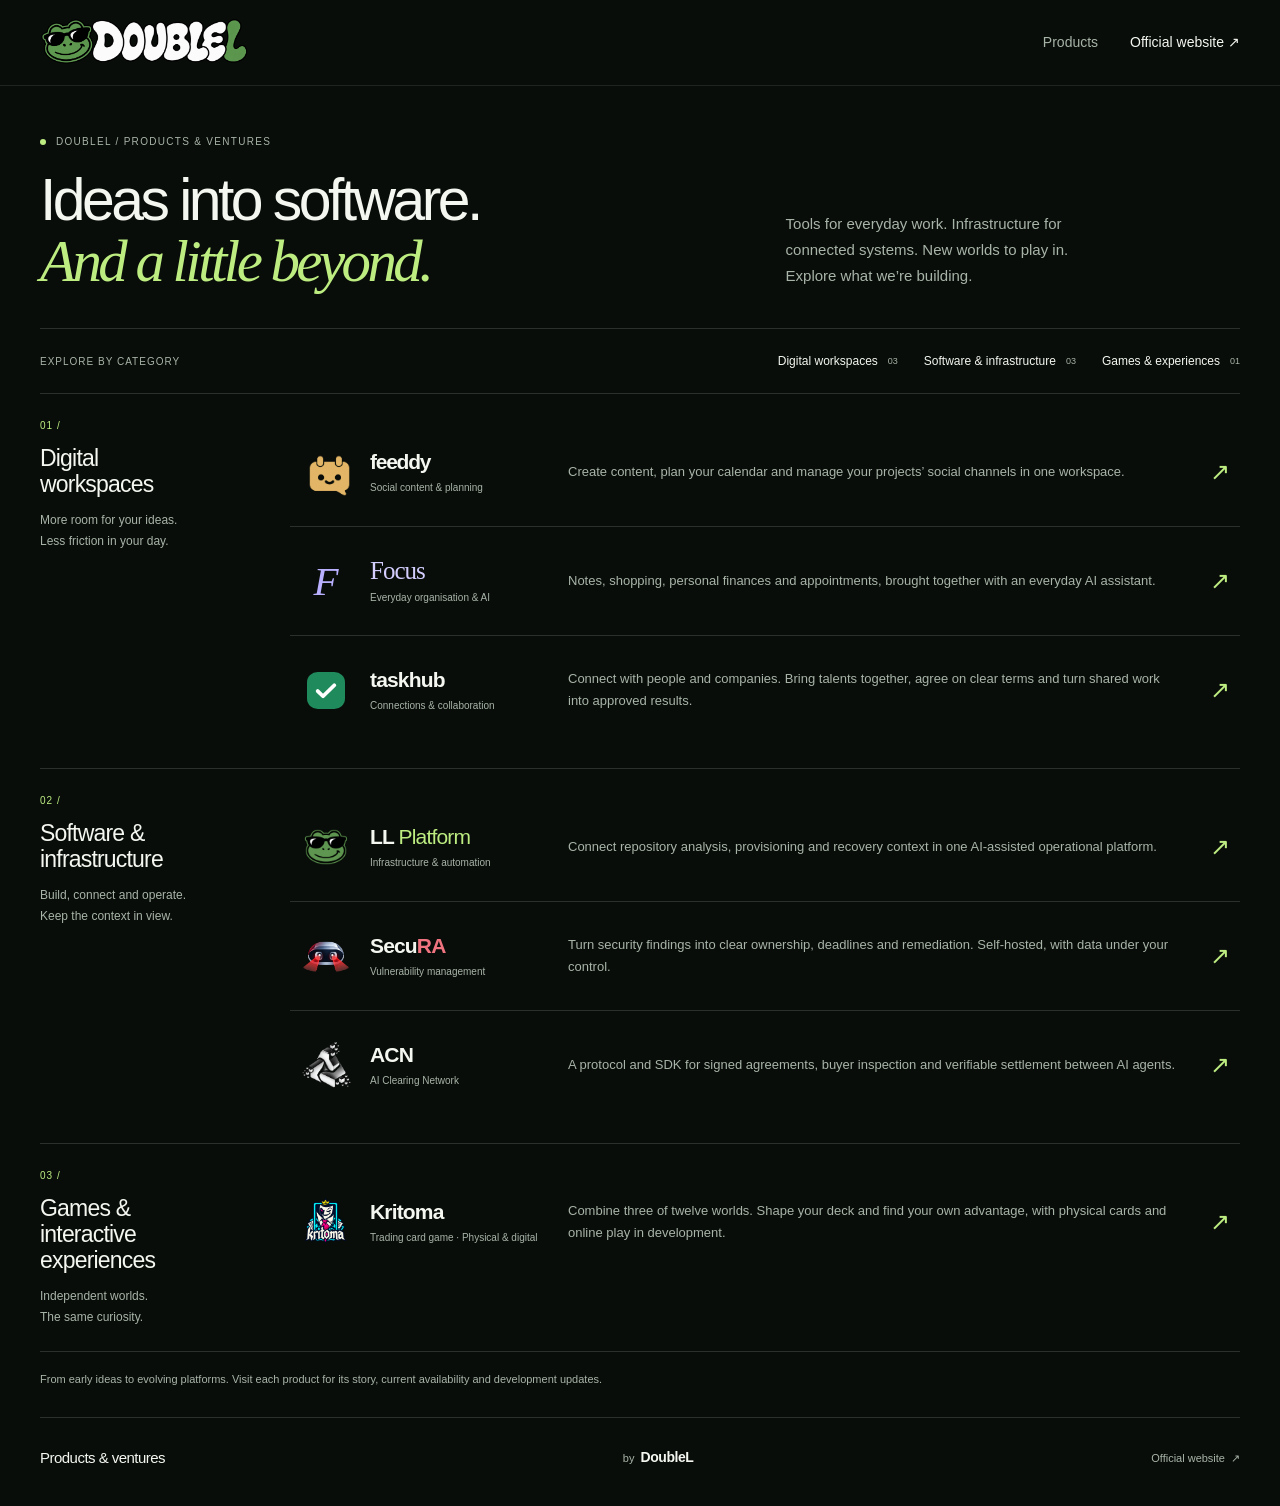
==== commit 7c0ed474: "new taskhub product page" ====
--- a/public/index.html
+++ b/public/index.html
@@ -3,11 +3,11 @@
 <head>
   <meta charset="utf-8">
   <meta name="viewport" content="width=device-width, initial-scale=1, viewport-fit=cover">
-  <meta name="description" content="Explore DoubleL products: digital workspaces, software and infrastructure, and games. Discover Feeddy, Focus, LL Platform, SecuRA, ACN and Kritoma.">
+  <meta name="description" content="Explore DoubleL products: digital workspaces, software and infrastructure, and games. Discover Feeddy, Focus, taskhub, LL Platform, SecuRA, ACN and Kritoma.">
   <meta name="theme-color" content="#090d0a">
   <title>Products &amp; ventures — DoubleL</title>
   <link rel="icon" type="image/png" href="assets/doublel-frog.png">
-  <link rel="stylesheet" href="assets/catalog.css?v=20261024-header-3">
+  <link rel="stylesheet" href="assets/catalog.css?v=20261024-product-icons-2">
 </head>
 <body class="catalog-page" id="top">
   <a class="catalog-skip" href="#products">Skip to products</a>
@@ -26,7 +26,7 @@
 
     <nav class="catalog-index" aria-label="Product categories">
       <span class="catalog-index-label">Explore by category</span>
-      <div><a href="#digital-workspaces">Digital workspaces <span>02</span></a><a href="#software-infrastructure">Software &amp; infrastructure <span>03</span></a><a href="#games-experiences">Games &amp; experiences <span>01</span></a></div>
+      <div><a href="#digital-workspaces">Digital workspaces <span>03</span></a><a href="#software-infrastructure">Software &amp; infrastructure <span>03</span></a><a href="#games-experiences">Games &amp; experiences <span>01</span></a></div>
     </nav>
 
     <div class="catalog-products" id="products">
@@ -44,6 +44,12 @@
             <div class="catalog-product-name"><h3 id="focus-title" class="catalog-name-focus">Focus</h3><span class="catalog-product-type">Everyday organisation &amp; AI</span></div>
             <p id="focus-description">Notes, shopping, personal finances and appointments, brought together with an everyday AI assistant.</p>
             <span class="catalog-product-action" id="focus-action"><span>Explore</span><span aria-hidden="true">↗</span></span>
+          </a></li>
+          <li><a class="catalog-product" href="taskhub/" aria-labelledby="taskhub-title taskhub-action" aria-describedby="taskhub-description">
+            <span class="catalog-product-icon catalog-icon-taskhub"><img src="assets/taskhub/taskhub-mark.svg" alt="" width="32" height="32" loading="lazy"></span>
+            <div class="catalog-product-name"><h3 id="taskhub-title">taskhub</h3><span class="catalog-product-type">Connections &amp; collaboration</span></div>
+            <p id="taskhub-description">Connect with people and companies. Bring talents together, agree on clear terms and turn shared work into approved results.</p>
+            <span class="catalog-product-action" id="taskhub-action"><span>Explore</span><span aria-hidden="true">↗</span></span>
           </a></li>
         </ul>
       </section>
--- a/public/assets/catalog.css
+++ b/public/assets/catalog.css
@@ -60,9 +60,10 @@
 .catalog-product:hover { background: #bded8108; }
 .catalog-product-icon { display: grid; width: 52px; height: 52px; place-items: center; }
 .catalog-product-icon img { width: 100%; height: 100%; object-fit: contain; }
-.catalog-icon-feeddy img { width: 62px; height: 62px; max-width: none; }
+.catalog-icon-feeddy img { width: 59px; height: 59px; max-width: none; }
+.catalog-icon-taskhub img { width: 72%; height: 72%; }
 .catalog-icon-ll img { width: 48px; height: 48px; }
-.catalog-icon-focus { font: italic 43px/1 Georgia, 'Times New Roman', serif; color: #b9b0ff; }
+.catalog-icon-focus { font: italic 41px/1 Georgia, 'Times New Roman', serif; color: #b9b0ff; }
 .catalog-icon-kritoma img { width: 48px; height: 48px; }
 .catalog-product-name { min-width: 0; }
 .catalog-product-name h3 { font-size: 21px; font-weight: 600; line-height: 1.2; letter-spacing: -.04em; }
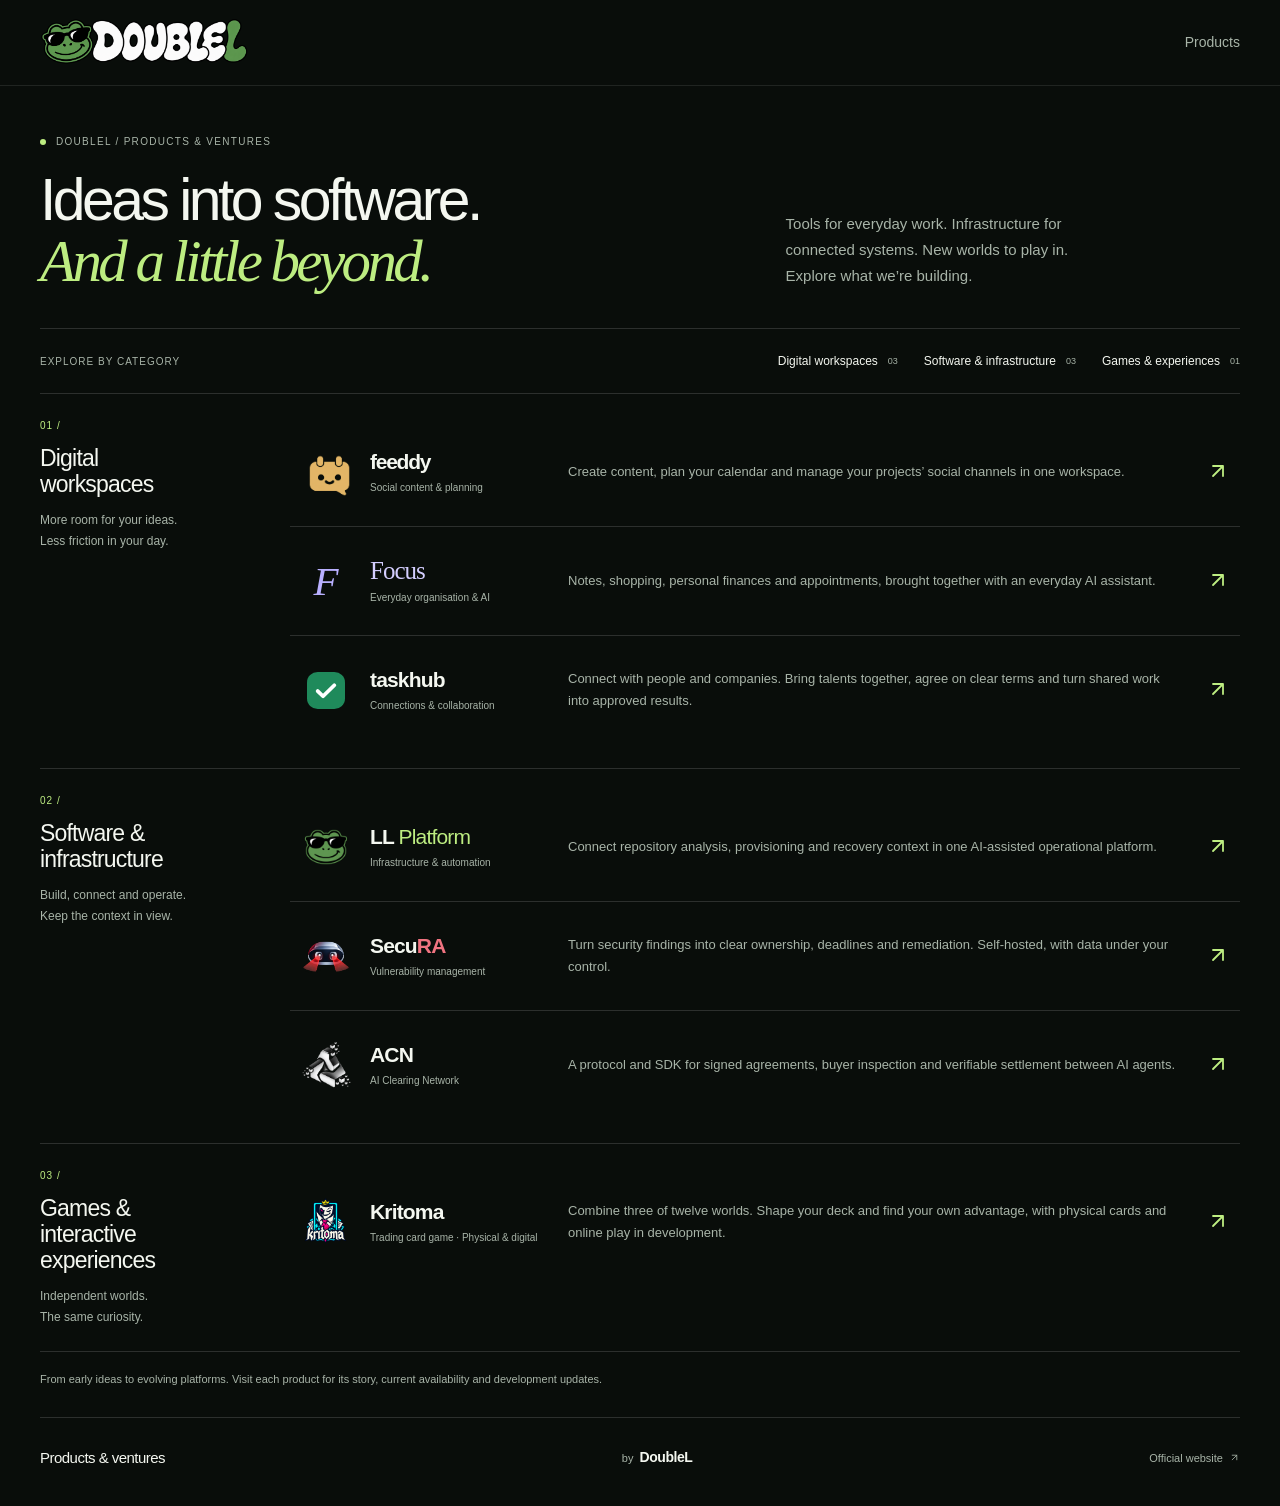
==== commit 2881068b: "minor fixes" ====
--- a/public/index.html
+++ b/public/index.html
@@ -7,14 +7,15 @@
   <meta name="theme-color" content="#090d0a">
   <title>Products &amp; ventures — DoubleL</title>
   <link rel="icon" type="image/png" href="assets/doublel-frog.png">
-  <link rel="stylesheet" href="assets/catalog.css?v=20261024-product-icons-2">
+  <link rel="stylesheet" href="assets/catalog.css?v=20261024-mobile-header-4">
+  <link rel="stylesheet" href="assets/ui-icons.css?v=20261024">
 </head>
 <body class="catalog-page" id="top">
   <a class="catalog-skip" href="#products">Skip to products</a>
   <header class="catalog-header">
     <div class="catalog-shell catalog-header-inner">
       <a class="catalog-brand" href="https://official.doppiaelletech.workers.dev/" aria-label="DoubleL official website"><img src="assets/navigation-lockup.svg" alt="DoubleL" width="1400" height="467"></a>
-      <nav aria-label="Main navigation"><a href="#products">Products</a><a href="https://official.doppiaelletech.workers.dev/">Official website <span aria-hidden="true">↗</span></a></nav>
+      <nav aria-label="Main navigation"><a href="#products">Products</a></nav>
     </div>
   </header>
 
@@ -37,19 +38,19 @@
             <span class="catalog-product-icon catalog-icon-feeddy"><img src="assets/feeddy/feeddy-logo.png" alt="" width="1254" height="1254"></span>
             <div class="catalog-product-name"><h3 id="feeddy-title" class="catalog-name-feeddy">feeddy</h3><span class="catalog-product-type">Social content &amp; planning</span></div>
             <p id="feeddy-description">Create content, plan your calendar and manage your projects’ social channels in one workspace.</p>
-            <span class="catalog-product-action" id="feeddy-action"><span>Explore</span><span aria-hidden="true">↗</span></span>
+            <span class="catalog-product-action" id="feeddy-action"><span>Explore</span><span aria-hidden="true"><svg class="ui-arrow" width="24" height="24" viewBox="0 0 24 24" aria-hidden="true" focusable="false"><path d="M7 17 17 7M7 7h10v10"/></svg></span></span>
           </a></li>
           <li><a class="catalog-product" href="focus/" aria-labelledby="focus-title focus-action" aria-describedby="focus-description">
             <span class="catalog-product-icon catalog-icon-focus" aria-hidden="true">F</span>
             <div class="catalog-product-name"><h3 id="focus-title" class="catalog-name-focus">Focus</h3><span class="catalog-product-type">Everyday organisation &amp; AI</span></div>
             <p id="focus-description">Notes, shopping, personal finances and appointments, brought together with an everyday AI assistant.</p>
-            <span class="catalog-product-action" id="focus-action"><span>Explore</span><span aria-hidden="true">↗</span></span>
+            <span class="catalog-product-action" id="focus-action"><span>Explore</span><span aria-hidden="true"><svg class="ui-arrow" width="24" height="24" viewBox="0 0 24 24" aria-hidden="true" focusable="false"><path d="M7 17 17 7M7 7h10v10"/></svg></span></span>
           </a></li>
           <li><a class="catalog-product" href="taskhub/" aria-labelledby="taskhub-title taskhub-action" aria-describedby="taskhub-description">
             <span class="catalog-product-icon catalog-icon-taskhub"><img src="assets/taskhub/taskhub-mark.svg" alt="" width="32" height="32" loading="lazy"></span>
             <div class="catalog-product-name"><h3 id="taskhub-title">taskhub</h3><span class="catalog-product-type">Connections &amp; collaboration</span></div>
             <p id="taskhub-description">Connect with people and companies. Bring talents together, agree on clear terms and turn shared work into approved results.</p>
-            <span class="catalog-product-action" id="taskhub-action"><span>Explore</span><span aria-hidden="true">↗</span></span>
+            <span class="catalog-product-action" id="taskhub-action"><span>Explore</span><span aria-hidden="true"><svg class="ui-arrow" width="24" height="24" viewBox="0 0 24 24" aria-hidden="true" focusable="false"><path d="M7 17 17 7M7 7h10v10"/></svg></span></span>
           </a></li>
         </ul>
       </section>
@@ -61,19 +62,19 @@
             <span class="catalog-product-icon catalog-icon-ll"><img src="assets/ll-frog-mark.png" alt="" width="256" height="256" loading="lazy"></span>
             <div class="catalog-product-name"><h3 id="ll-title">LL <span class="catalog-name-platform">Platform</span></h3><span class="catalog-product-type">Infrastructure &amp; automation</span></div>
             <p id="ll-description">Connect repository analysis, provisioning and recovery context in one AI-assisted operational platform.</p>
-            <span class="catalog-product-action" id="ll-action"><span>Explore</span><span aria-hidden="true">↗</span></span>
+            <span class="catalog-product-action" id="ll-action"><span>Explore</span><span aria-hidden="true"><svg class="ui-arrow" width="24" height="24" viewBox="0 0 24 24" aria-hidden="true" focusable="false"><path d="M7 17 17 7M7 7h10v10"/></svg></span></span>
           </a></li>
           <li><a class="catalog-product" href="secura/" aria-labelledby="secura-title secura-action" aria-describedby="secura-description">
             <span class="catalog-product-icon catalog-icon-secura"><img src="assets/secura/secura-mark-scan.png" alt="" width="1377" height="1142" loading="lazy"></span>
             <div class="catalog-product-name"><h3 id="secura-title">Secu<span class="catalog-name-ra">RA</span></h3><span class="catalog-product-type">Vulnerability management</span></div>
             <p id="secura-description">Turn security findings into clear ownership, deadlines and remediation. Self-hosted, with data under your control.</p>
-            <span class="catalog-product-action" id="secura-action"><span>Explore</span><span aria-hidden="true">↗</span></span>
+            <span class="catalog-product-action" id="secura-action"><span>Explore</span><span aria-hidden="true"><svg class="ui-arrow" width="24" height="24" viewBox="0 0 24 24" aria-hidden="true" focusable="false"><path d="M7 17 17 7M7 7h10v10"/></svg></span></span>
           </a></li>
           <li><a class="catalog-product" href="acn/" aria-labelledby="acn-title acn-action" aria-describedby="acn-description">
             <span class="catalog-product-icon catalog-icon-acn"><img src="assets/acn-logo-light.png" alt="" width="1254" height="1254" loading="lazy"></span>
             <div class="catalog-product-name"><h3 id="acn-title">ACN</h3><span class="catalog-product-type">AI Clearing Network</span></div>
             <p id="acn-description">A protocol and SDK for signed agreements, buyer inspection and verifiable settlement between AI agents.</p>
-            <span class="catalog-product-action" id="acn-action"><span>Explore</span><span aria-hidden="true">↗</span></span>
+            <span class="catalog-product-action" id="acn-action"><span>Explore</span><span aria-hidden="true"><svg class="ui-arrow" width="24" height="24" viewBox="0 0 24 24" aria-hidden="true" focusable="false"><path d="M7 17 17 7M7 7h10v10"/></svg></span></span>
           </a></li>
         </ul>
       </section>
@@ -85,7 +86,7 @@
             <span class="catalog-product-icon catalog-icon-kritoma"><img src="assets/kritoma-logo.png" alt="" width="1254" height="1254" loading="lazy"></span>
             <div class="catalog-product-name"><h3 id="kritoma-title">Kritoma</h3><span class="catalog-product-type">Trading card game · Physical &amp; digital</span></div>
             <p id="kritoma-description">Combine three of twelve worlds. Shape your deck and find your own advantage, with physical cards and online play in development.</p>
-            <span class="catalog-product-action" id="kritoma-action"><span>Explore</span><span aria-hidden="true">↗</span></span>
+            <span class="catalog-product-action" id="kritoma-action"><span>Explore</span><span aria-hidden="true"><svg class="ui-arrow" width="24" height="24" viewBox="0 0 24 24" aria-hidden="true" focusable="false"><path d="M7 17 17 7M7 7h10v10"/></svg></span></span>
           </a></li>
         </ul>
       </section>
@@ -96,7 +97,7 @@
   <footer class="catalog-footer catalog-shell">
     <a class="catalog-footer-title" href="#top">Products &amp; ventures</a>
     <a class="catalog-by" href="https://official.doppiaelletech.workers.dev/">by <strong>DoubleL</strong></a>
-    <a href="https://official.doppiaelletech.workers.dev/">Official website <span aria-hidden="true">↗</span></a>
+    <a href="https://official.doppiaelletech.workers.dev/">Official website <span aria-hidden="true"><svg class="ui-arrow" width="24" height="24" viewBox="0 0 24 24" aria-hidden="true" focusable="false"><path d="M7 17 17 7M7 7h10v10"/></svg></span></a>
   </footer>
 </body>
 </html>
--- a/public/assets/catalog.css
+++ b/public/assets/catalog.css
@@ -28,6 +28,8 @@
 
 .catalog-header { height: 86px; background: var(--catalog-ink); border-bottom: 1px solid #ffffff18; }
 .catalog-header-inner { display: flex; align-items: center; justify-content: space-between; gap: 12px; width: 100%; height: 100%; padding: env(safe-area-inset-top, 0px) max(40px, calc((100vw - 1280px) / 2)) 0; }
+/* The header uses viewport padding, not the content shell's additional margins. */
+.catalog-header .catalog-header-inner { width: 100%; margin-inline: 0; }
 /* Same extended artwork footprint and responsive scaling as DOUBLEL-SITE. */
 .catalog-brand { position: relative; display: block; width: 210px; height: 62px; flex: none; }
 .catalog-brand img { position: absolute; left: 0; top: 50%; width: 210px; height: 70px; max-width: none; transform: translateY(-50%); transform-origin: left center; }
--- a/public/assets/ui-icons.css
+++ b/public/assets/ui-icons.css
@@ -0,0 +1,14 @@
+/* Vector arrows keep the same monochrome drawing on desktop and iOS. */
+.ui-arrow {
+  display: inline-block;
+  width: 1em;
+  height: 1em;
+  flex: none;
+  vertical-align: -.12em;
+  fill: none;
+  stroke: currentColor;
+  stroke-width: 1.8;
+  stroke-linecap: round;
+  stroke-linejoin: round;
+  overflow: visible;
+}
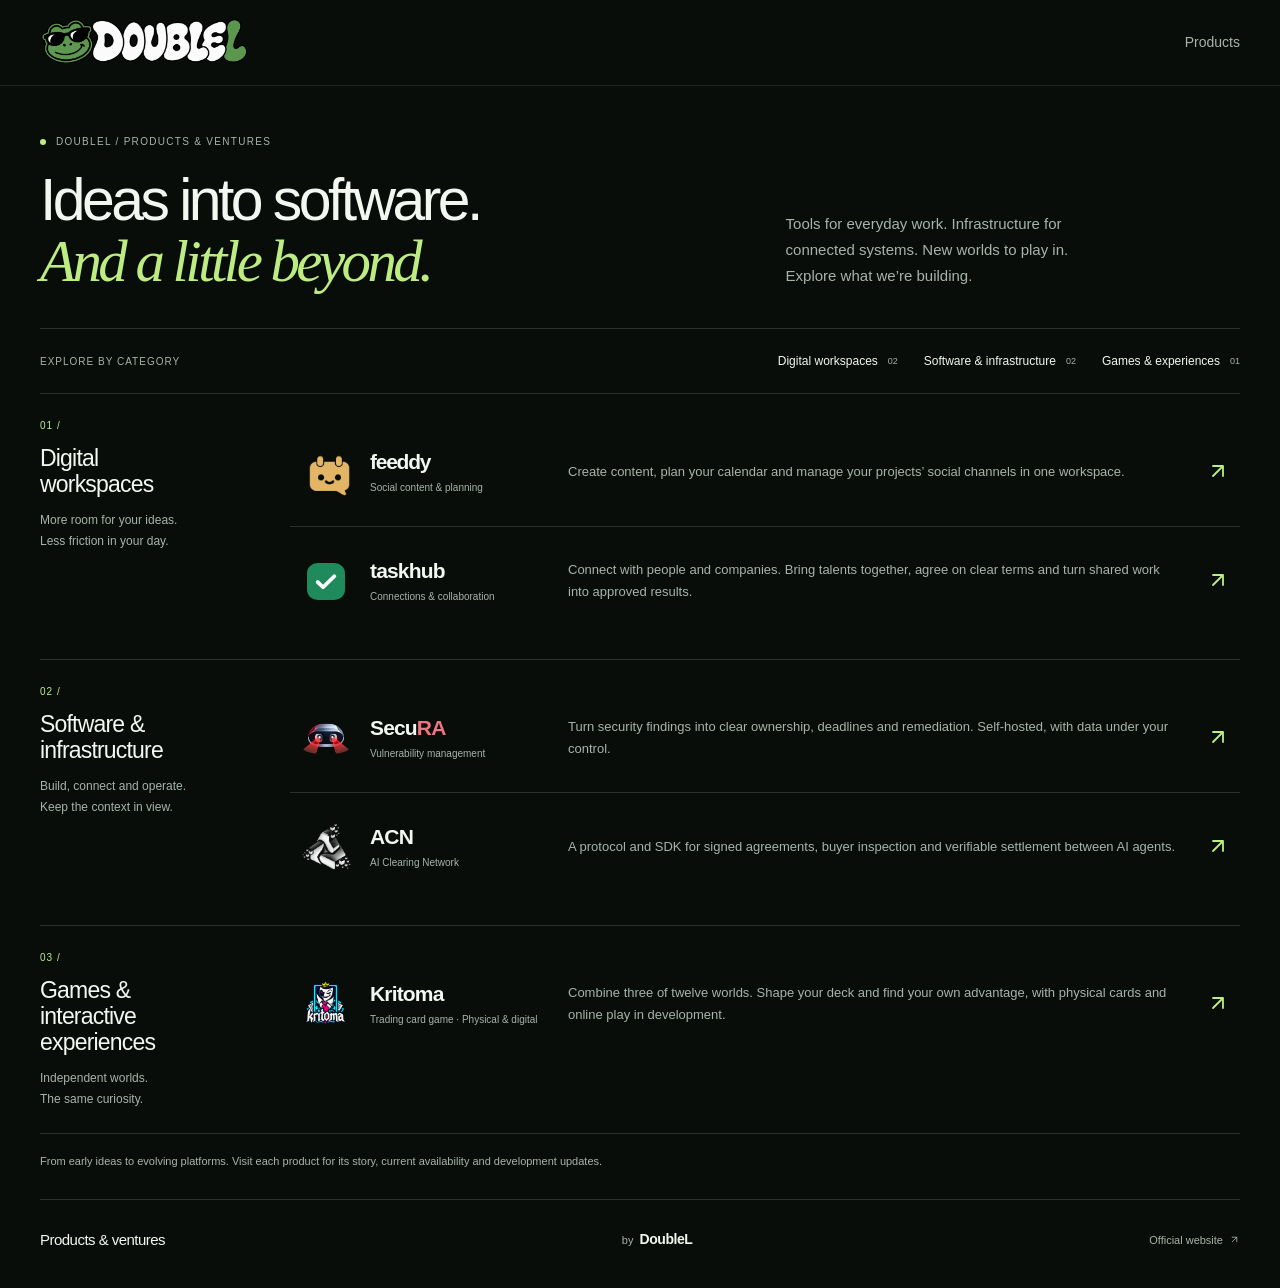
==== commit 0f652cff: "hide ll platform and focus temporary" ====
--- a/public/index.html
+++ b/public/index.html
@@ -7,7 +7,7 @@
   <meta name="theme-color" content="#090d0a">
   <title>Products &amp; ventures — DoubleL</title>
   <link rel="icon" type="image/png" href="assets/doublel-frog.png">
-  <link rel="stylesheet" href="assets/catalog.css?v=20261024-mobile-header-4">
+  <link rel="stylesheet" href="assets/catalog.css?v=20261024-hidden-products">
   <link rel="stylesheet" href="assets/ui-icons.css?v=20261024">
 </head>
 <body class="catalog-page" id="top">
@@ -27,7 +27,7 @@
 
     <nav class="catalog-index" aria-label="Product categories">
       <span class="catalog-index-label">Explore by category</span>
-      <div><a href="#digital-workspaces">Digital workspaces <span>03</span></a><a href="#software-infrastructure">Software &amp; infrastructure <span>03</span></a><a href="#games-experiences">Games &amp; experiences <span>01</span></a></div>
+      <div><a href="#digital-workspaces">Digital workspaces <span>02</span></a><a href="#software-infrastructure">Software &amp; infrastructure <span>02</span></a><a href="#games-experiences">Games &amp; experiences <span>01</span></a></div>
     </nav>
 
     <div class="catalog-products" id="products">
@@ -40,7 +40,8 @@
             <p id="feeddy-description">Create content, plan your calendar and manage your projects’ social channels in one workspace.</p>
             <span class="catalog-product-action" id="feeddy-action"><span>Explore</span><span aria-hidden="true"><svg class="ui-arrow" width="24" height="24" viewBox="0 0 24 24" aria-hidden="true" focusable="false"><path d="M7 17 17 7M7 7h10v10"/></svg></span></span>
           </a></li>
-          <li><a class="catalog-product" href="focus/" aria-labelledby="focus-title focus-action" aria-describedby="focus-description">
+          <!-- Temporarily hidden: remove hidden from this li to restore Focus. -->
+          <li hidden data-product="focus"><a class="catalog-product" href="focus/" aria-labelledby="focus-title focus-action" aria-describedby="focus-description">
             <span class="catalog-product-icon catalog-icon-focus" aria-hidden="true">F</span>
             <div class="catalog-product-name"><h3 id="focus-title" class="catalog-name-focus">Focus</h3><span class="catalog-product-type">Everyday organisation &amp; AI</span></div>
             <p id="focus-description">Notes, shopping, personal finances and appointments, brought together with an everyday AI assistant.</p>
@@ -58,7 +59,8 @@
       <section class="catalog-category" id="software-infrastructure" aria-labelledby="software-title">
         <div class="catalog-category-heading"><span class="catalog-category-number" aria-hidden="true">02 /</span><h2 id="software-title">Software &amp;<br class="catalog-desktop-break"> infrastructure</h2><p>Build, connect and operate.<br> Keep the context in view.</p></div>
         <ul class="catalog-list">
-          <li><a class="catalog-product" href="ll-platform/" aria-labelledby="ll-title ll-action" aria-describedby="ll-description">
+          <!-- Temporarily hidden: remove hidden from this li to restore LL Platform. -->
+          <li hidden data-product="ll"><a class="catalog-product" href="ll-platform/" aria-labelledby="ll-title ll-action" aria-describedby="ll-description">
             <span class="catalog-product-icon catalog-icon-ll"><img src="assets/ll-frog-mark.png" alt="" width="256" height="256" loading="lazy"></span>
             <div class="catalog-product-name"><h3 id="ll-title">LL <span class="catalog-name-platform">Platform</span></h3><span class="catalog-product-type">Infrastructure &amp; automation</span></div>
             <p id="ll-description">Connect repository analysis, provisioning and recovery context in one AI-assisted operational platform.</p>
--- a/public/assets/catalog.css
+++ b/public/assets/catalog.css
@@ -57,7 +57,8 @@
 .catalog-category-heading h2 { font-size: 23px; line-height: 1.13; font-weight: 500; letter-spacing: -.035em; }
 .catalog-category-heading p { margin-top: 13px; color: var(--catalog-muted); font-size: 12px; line-height: 1.7; }
 .catalog-list { min-width: 0; margin: 0; padding: 0; list-style: none; }
-.catalog-list li + li { border-top: 1px solid var(--catalog-rule); }
+.catalog-list > li[hidden] { display: none !important; }
+.catalog-list > li:not([hidden]) ~ li:not([hidden]) { border-top: 1px solid var(--catalog-rule); }
 .catalog-product { display: grid; grid-template-columns: 52px 180px minmax(0, 1fr) 28px; align-items: center; gap: 18px; min-height: 108px; padding: 18px 10px; transition: background .18s ease; }
 .catalog-product:hover { background: #bded8108; }
 .catalog-product-icon { display: grid; width: 52px; height: 52px; place-items: center; }
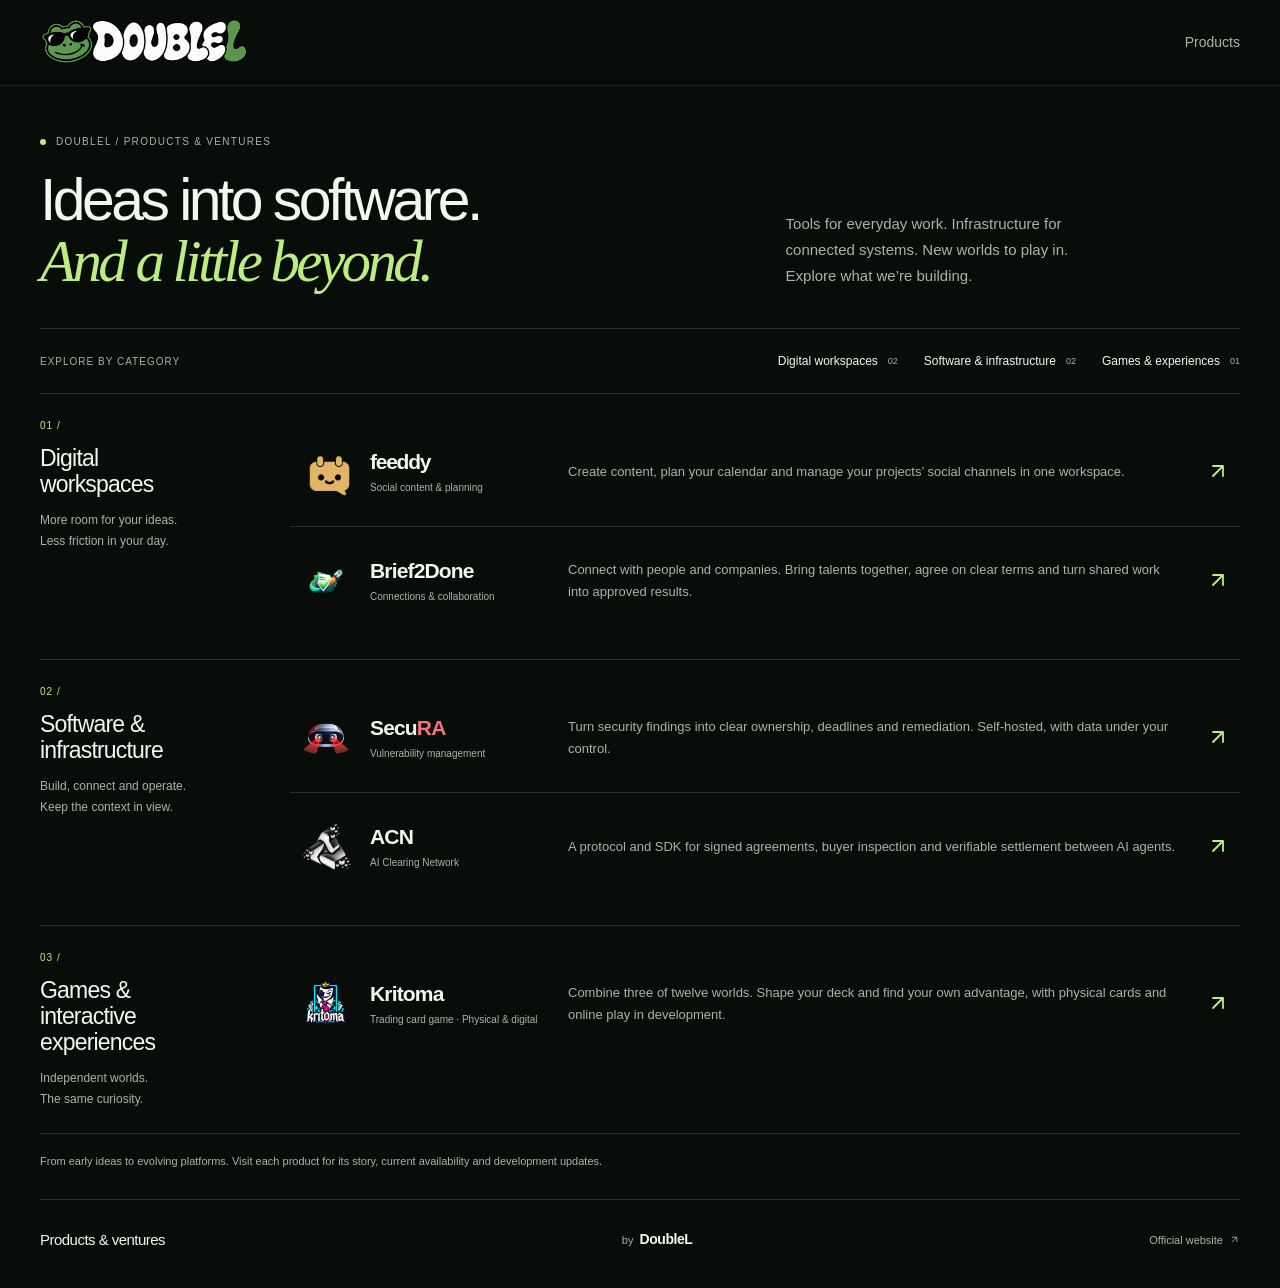
==== commit 2d1d883c: "brief2done branding update" ====
--- a/public/index.html
+++ b/public/index.html
@@ -3,7 +3,7 @@
 <head>
   <meta charset="utf-8">
   <meta name="viewport" content="width=device-width, initial-scale=1, viewport-fit=cover">
-  <meta name="description" content="Explore DoubleL products: digital workspaces, software and infrastructure, and games. Discover Feeddy, Focus, taskhub, LL Platform, SecuRA, ACN and Kritoma.">
+  <meta name="description" content="Explore DoubleL products: digital workspaces, software and infrastructure, and games. Discover Feeddy, Focus, brief2done, LL Platform, SecuRA, ACN and Kritoma.">
   <meta name="theme-color" content="#090d0a">
   <title>Products &amp; ventures — DoubleL</title>
   <link rel="icon" type="image/png" href="assets/doublel-frog.png">
@@ -47,11 +47,11 @@
             <p id="focus-description">Notes, shopping, personal finances and appointments, brought together with an everyday AI assistant.</p>
             <span class="catalog-product-action" id="focus-action"><span>Explore</span><span aria-hidden="true"><svg class="ui-arrow" width="24" height="24" viewBox="0 0 24 24" aria-hidden="true" focusable="false"><path d="M7 17 17 7M7 7h10v10"/></svg></span></span>
           </a></li>
-          <li><a class="catalog-product" href="taskhub/" aria-labelledby="taskhub-title taskhub-action" aria-describedby="taskhub-description">
-            <span class="catalog-product-icon catalog-icon-taskhub"><img src="assets/taskhub/taskhub-mark.svg" alt="" width="32" height="32" loading="lazy"></span>
-            <div class="catalog-product-name"><h3 id="taskhub-title">taskhub</h3><span class="catalog-product-type">Connections &amp; collaboration</span></div>
-            <p id="taskhub-description">Connect with people and companies. Bring talents together, agree on clear terms and turn shared work into approved results.</p>
-            <span class="catalog-product-action" id="taskhub-action"><span>Explore</span><span aria-hidden="true"><svg class="ui-arrow" width="24" height="24" viewBox="0 0 24 24" aria-hidden="true" focusable="false"><path d="M7 17 17 7M7 7h10v10"/></svg></span></span>
+          <li><a class="catalog-product" href="brief2done/" aria-labelledby="brief2done-title brief2done-action" aria-describedby="brief2done-description">
+            <span class="catalog-product-icon catalog-icon-brief2done"><img src="assets/brief2done/brief2done-icon.png" alt="" width="32" height="32" loading="lazy"></span>
+            <div class="catalog-product-name"><h3 id="brief2done-title">Brief2Done</h3><span class="catalog-product-type">Connections &amp; collaboration</span></div>
+            <p id="brief2done-description">Connect with people and companies. Bring talents together, agree on clear terms and turn shared work into approved results.</p>
+            <span class="catalog-product-action" id="brief2done-action"><span>Explore</span><span aria-hidden="true"><svg class="ui-arrow" width="24" height="24" viewBox="0 0 24 24" aria-hidden="true" focusable="false"><path d="M7 17 17 7M7 7h10v10"/></svg></span></span>
           </a></li>
         </ul>
       </section>
--- a/public/assets/catalog.css
+++ b/public/assets/catalog.css
@@ -64,7 +64,7 @@
 .catalog-product-icon { display: grid; width: 52px; height: 52px; place-items: center; }
 .catalog-product-icon img { width: 100%; height: 100%; object-fit: contain; }
 .catalog-icon-feeddy img { width: 59px; height: 59px; max-width: none; }
-.catalog-icon-taskhub img { width: 72%; height: 72%; }
+.catalog-icon-brief2done img { width: 72%; height: 72%; }
 .catalog-icon-ll img { width: 48px; height: 48px; }
 .catalog-icon-focus { font: italic 41px/1 Georgia, 'Times New Roman', serif; color: #b9b0ff; }
 .catalog-icon-kritoma img { width: 48px; height: 48px; }
